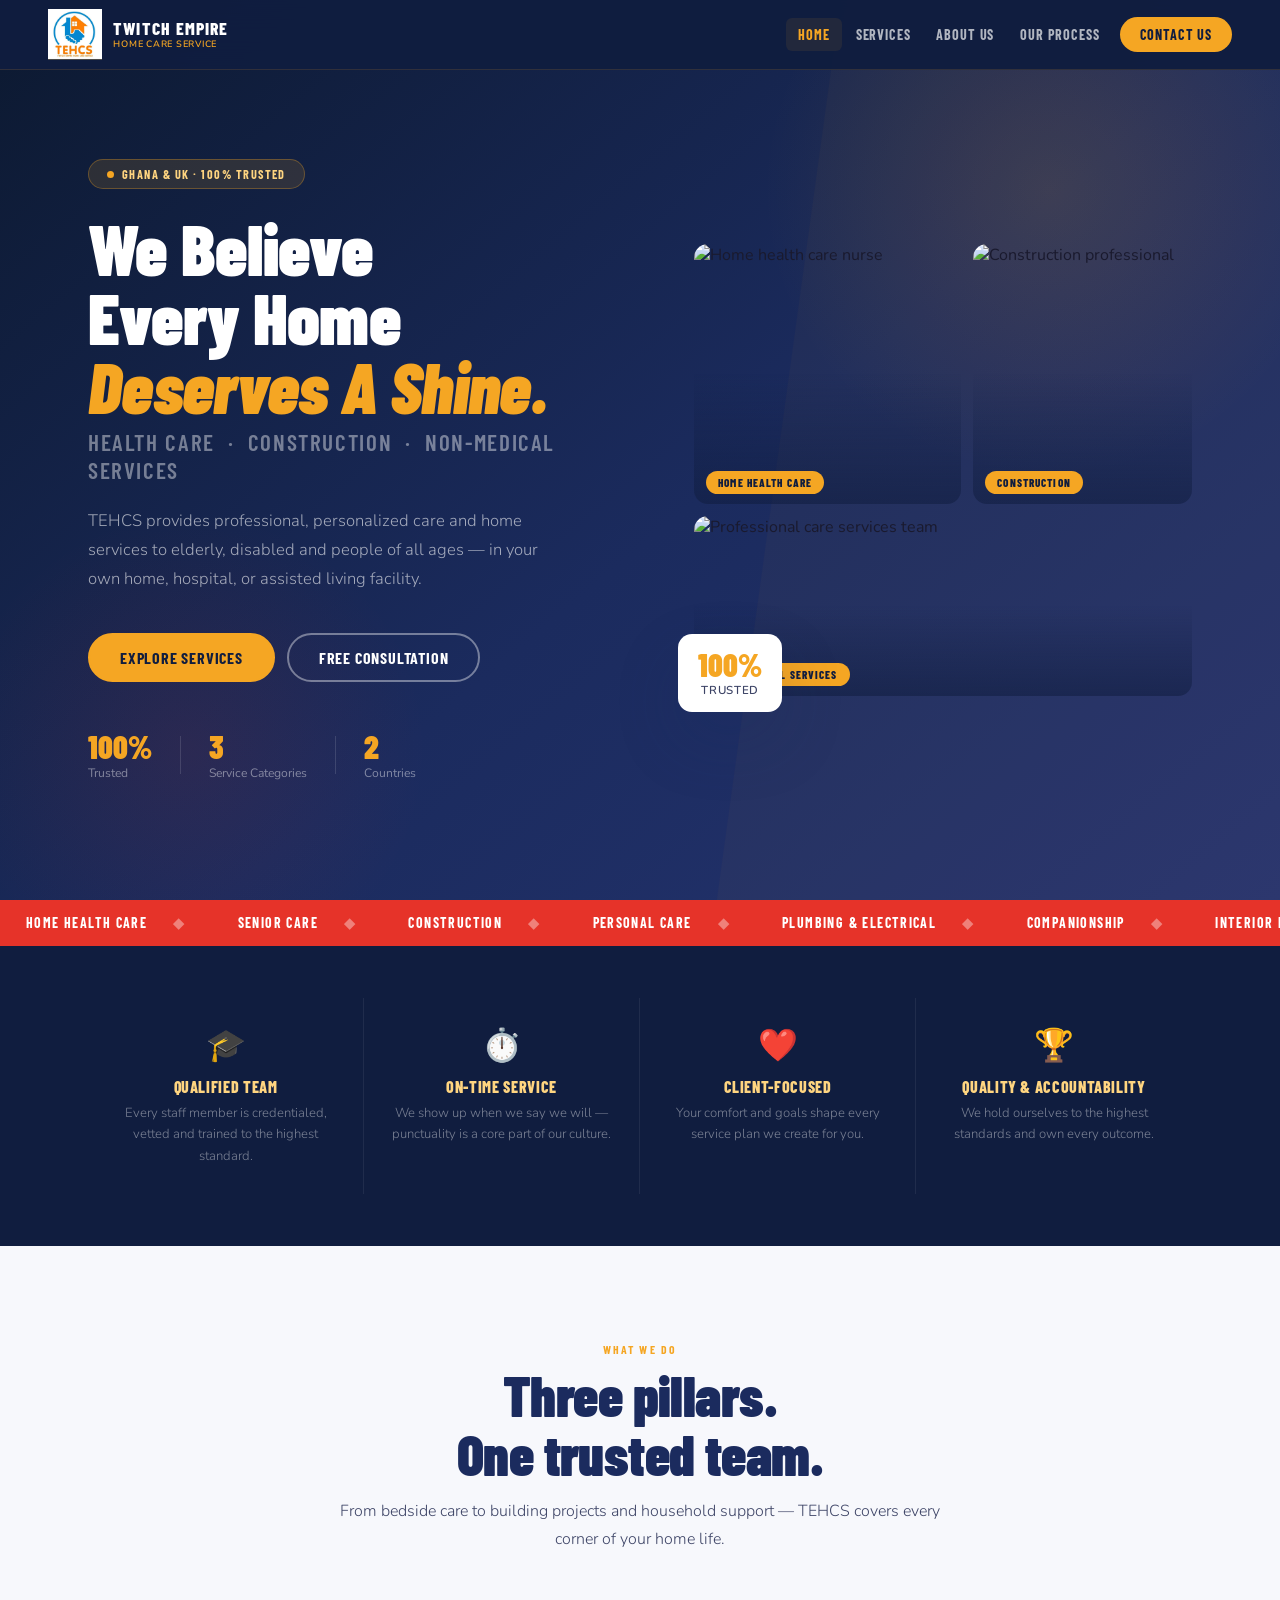
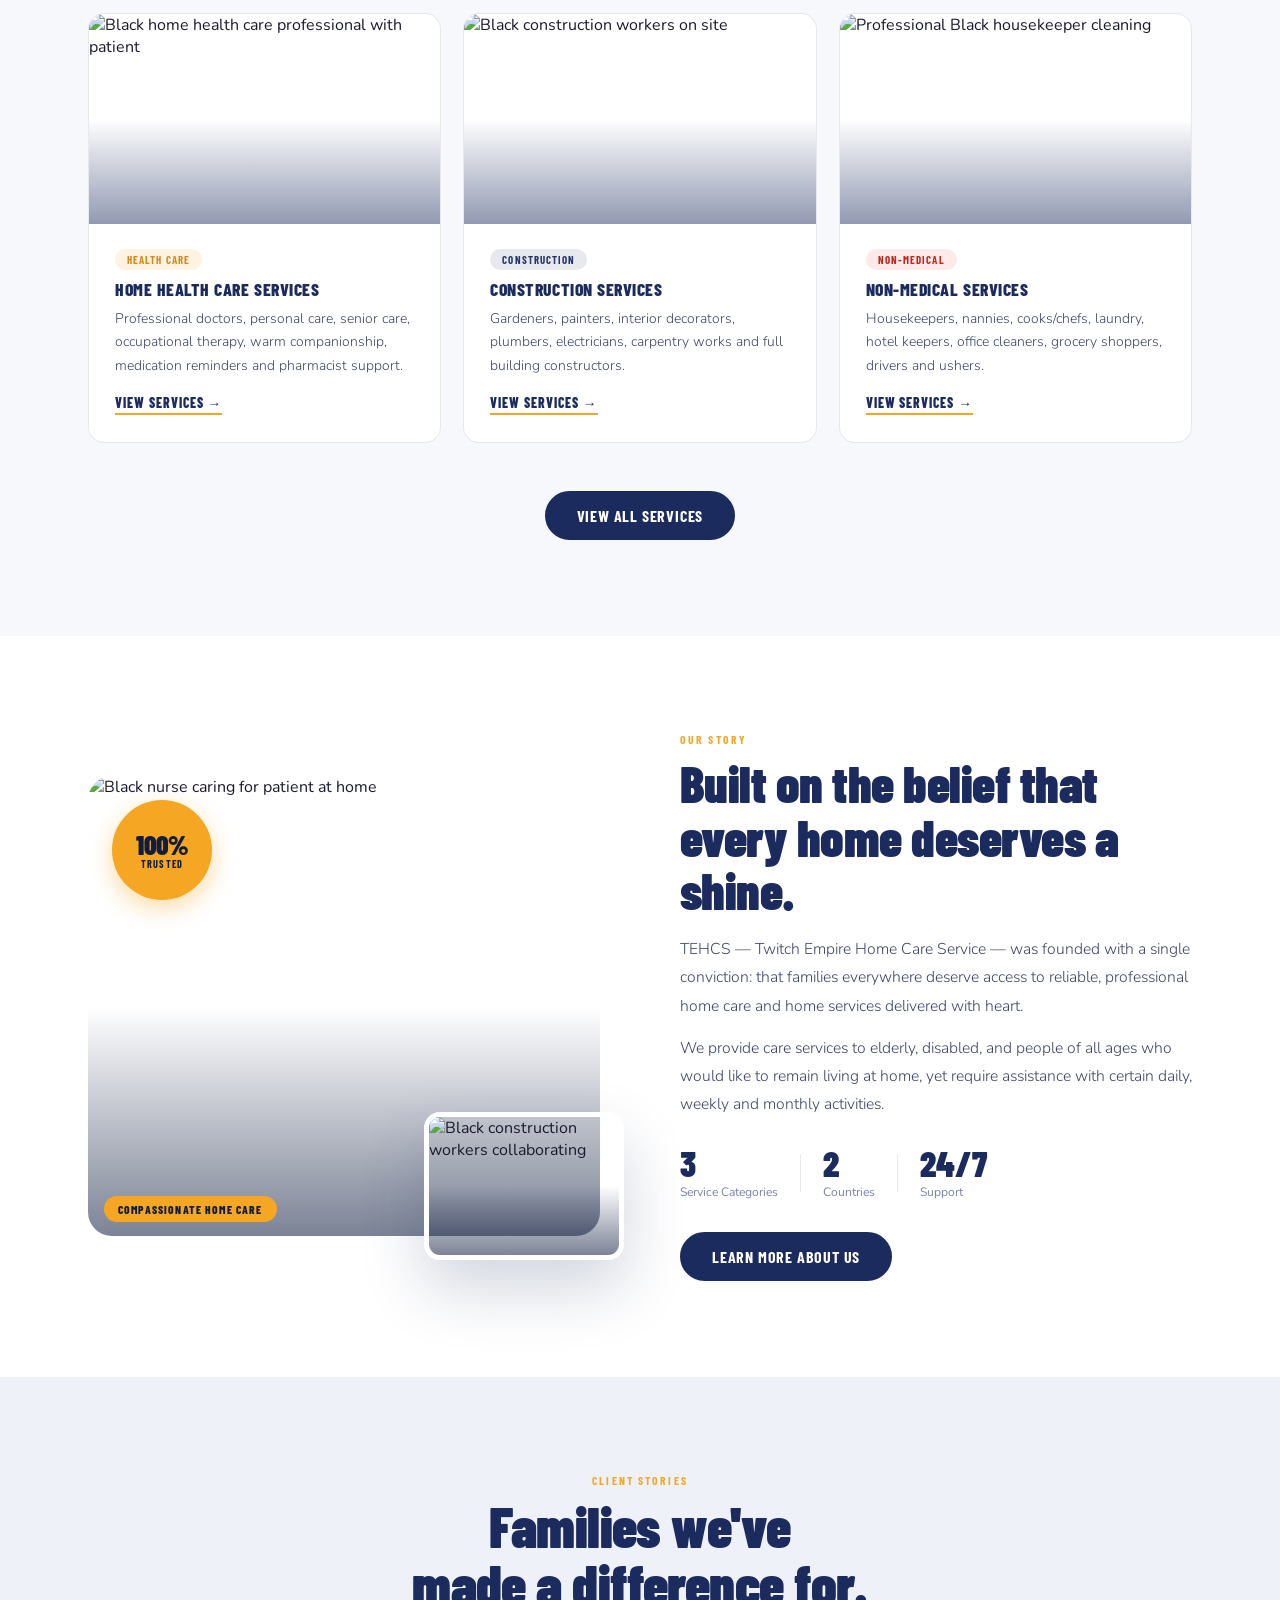
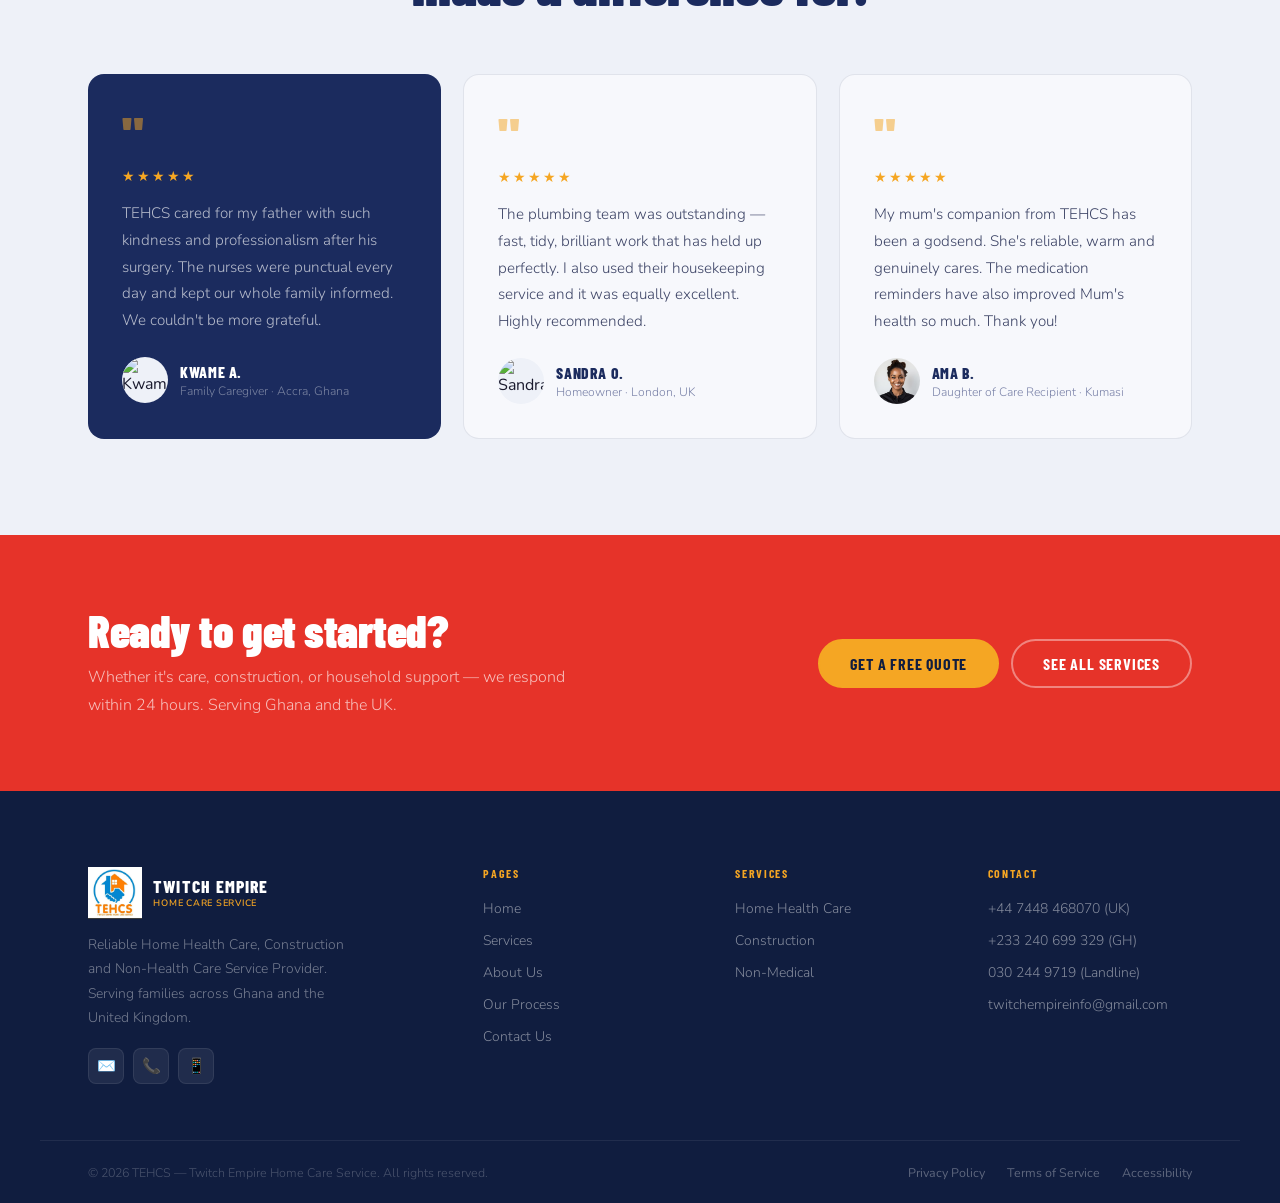
==== index.html @ 740085c4 "Fix icon link type from 'images/jpeg' to 'image/jpeg'" ====
<!DOCTYPE html>
<html lang="en">
<head>
  <meta charset="UTF-8">
  <meta name="viewport" content="width=device-width, initial-scale=1.0">
  <title>TEHCS — Twitch Empire Home Care Service</title>
  <link rel="icon" type="image/jpeg" href= "images/logo.jpg>
  <meta name="description" content="Reliable Home Health Care, Construction and Non-Health Care Service Provider in Ghana and the UK.">
  <link rel="stylesheet" href="css/styles.css">
  <link rel="stylesheet" href="css/home.css">
</head>
<body>

<div id="nav-mount"></div>

<!-- ══════════════════════════════════
     HERO
══════════════════════════════════ -->
<section class="hero">
  <div class="hero-bg" aria-hidden="true"></div>
  <div class="hero-slash" aria-hidden="true"></div>

  <div class="hero-inner container">

    <!-- LEFT COPY -->
    <div class="hero-copy">
      <span class="hero-pill">
        <i class="dot"></i> Ghana &amp; UK · 100% Trusted
      </span>

      <h1 class="hero-h1">
        We Believe<br>Every Home
        <em>Deserves A Shine.</em>
      </h1>

      <p class="hero-sub">Health Care &nbsp;·&nbsp; Construction &nbsp;·&nbsp; Non-Medical Services</p>

      <p class="hero-desc">
        TEHCS provides professional, personalized care and home services to elderly, disabled and people of all ages — in your own home, hospital, or assisted living facility.
      </p>

      <div class="hero-btns">
        <a href="services.html" class="btn btn-gold">Explore Services</a>
        <a href="contact.html"  class="btn btn-ghost">Free Consultation</a>
      </div>

      <div class="hero-stats">
        <div class="hstat">
          <span class="hstat-n">100%</span>
          <span class="hstat-l">Trusted</span>
        </div>
        <div class="hstat-div"></div>
        <div class="hstat">
          <span class="hstat-n">3</span>
          <span class="hstat-l">Service Categories</span>
        </div>
        <div class="hstat-div"></div>
        <div class="hstat">
          <span class="hstat-n">2</span>
          <span class="hstat-l">Countries</span>
        </div>
      </div>
    </div>

    <!-- RIGHT MOSAIC OF IMAGES -->
    <div class="hero-mosaic" aria-hidden="true">

      <!-- Big top-left: Black nurse with elderly patient -->
      <div class="mos mos-tl img-overlay">
        <img
          src="https://images.unsplash.com/photo-1576765608535-5f04d1e3f289?w=700&q=80&fit=crop&crop=center"
          alt="Home health care nurse"
          loading="eager"
        >
        <span class="mos-tag">Home Health Care</span>
      </div>

      <!-- Top-right: Black construction worker -->
      <div class="mos mos-tr img-overlay">
        <img
          src="https://images.unsplash.com/photo-1504307651254-35680f356dfd?w=500&q=80&fit=crop&crop=center"
          alt="Construction professional"
          loading="eager"
        >
        <span class="mos-tag">Construction</span>
      </div>

      <!-- Bottom spanning: Black housekeeper / care team -->
      <div class="mos mos-bot img-overlay">
        <img
          src="https://images.unsplash.com/photo-1584820927498-cfe5211fd8bf?w=900&q=80&fit=crop&crop=top"
          alt="Professional care services team"
          loading="eager"
        >
        <span class="mos-tag">Non-Medical Services</span>
      </div>

      <!-- floating badge -->
      <div class="float-badge" aria-hidden="true">
        <span class="fb-big">100%</span>
        <span class="fb-small">Trusted</span>
      </div>

    </div>
  </div>
</section>

<!-- TICKER -->
<div class="ticker">
  <div class="ticker-inner">
    <span class="tick">Home Health Care</span><span class="tick">Senior Care</span>
    <span class="tick">Construction</span><span class="tick">Personal Care</span>
    <span class="tick">Plumbing &amp; Electrical</span><span class="tick">Companionship</span>
    <span class="tick">Interior Decoration</span><span class="tick">Housekeeping</span>
    <span class="tick">Medication Reminders</span><span class="tick">Laundry Services</span>
    <span class="tick">Carpentry</span><span class="tick">Nanny Services</span>
    <!-- duplicate for seamless loop -->
    <span class="tick">Home Health Care</span><span class="tick">Senior Care</span>
    <span class="tick">Construction</span><span class="tick">Personal Care</span>
    <span class="tick">Plumbing &amp; Electrical</span><span class="tick">Companionship</span>
    <span class="tick">Interior Decoration</span><span class="tick">Housekeeping</span>
    <span class="tick">Medication Reminders</span><span class="tick">Laundry Services</span>
    <span class="tick">Carpentry</span><span class="tick">Nanny Services</span>
  </div>
</div>

<!-- ══════════════════════════════════
     WHY STRIP
══════════════════════════════════ -->
<div class="why-strip bg-dark">
  <div class="why-grid container">
    <div class="why-item rv" data-delay="0">
      <span class="why-icon">🎓</span>
      <h4>Qualified Team</h4>
      <p>Every staff member is credentialed, vetted and trained to the highest standard.</p>
    </div>
    <div class="why-item rv" data-delay="90">
      <span class="why-icon">⏱️</span>
      <h4>On-Time Service</h4>
      <p>We show up when we say we will — punctuality is a core part of our culture.</p>
    </div>
    <div class="why-item rv" data-delay="180">
      <span class="why-icon">❤️</span>
      <h4>Client-Focused</h4>
      <p>Your comfort and goals shape every service plan we create for you.</p>
    </div>
    <div class="why-item rv" data-delay="270">
      <span class="why-icon">🏆</span>
      <h4>Quality &amp; Accountability</h4>
      <p>We hold ourselves to the highest standards and own every outcome.</p>
    </div>
  </div>
</div>

<!-- ══════════════════════════════════
     SERVICES PREVIEW
══════════════════════════════════ -->
<section class="pad-section bg-off">
  <div class="container">

    <div class="sec-head rv">
      <span class="label">What We Do</span>
      <h2>Three pillars.<br>One trusted team.</h2>
      <p>From bedside care to building projects and household support — TEHCS covers every corner of your home life.</p>
    </div>

    <div class="svc-preview-grid">

      <!-- Health -->
      <div class="svc-preview-card rv">
        <div class="spc-img">
          <img
            src="https://images.unsplash.com/photo-1582750433449-648ed127bb54?w=700&q=80&fit=crop&crop=center"
            alt="Black home health care professional with patient"
            loading="lazy"
          >
          <div class="spc-img-overlay"></div>
        </div>
        <div class="spc-body">
          <span class="tag tag-h">Health Care</span>
          <h3>Home Health Care Services</h3>
          <p>Professional doctors, personal care, senior care, occupational therapy, warm companionship, medication reminders and pharmacist support.</p>
          <a href="services.html" class="spc-link">View Services →</a>
        </div>
      </div>

      <!-- Construction -->
      <div class="svc-preview-card rv" data-delay="110">
        <div class="spc-img">
          <img
            src="https://images.unsplash.com/photo-1541888946425-d81bb19240f5?w=700&q=80&fit=crop&crop=center"
            alt="Black construction workers on site"
            loading="lazy"
          >
          <div class="spc-img-overlay"></div>
        </div>
        <div class="spc-body">
          <span class="tag tag-c">Construction</span>
          <h3>Construction Services</h3>
          <p>Gardeners, painters, interior decorators, plumbers, electricians, carpentry works and full building constructors.</p>
          <a href="services.html" class="spc-link">View Services →</a>
        </div>
      </div>

      <!-- Non-medical -->
      <div class="svc-preview-card rv" data-delay="220">
        <div class="spc-img">
          <img
            src="https://images.unsplash.com/photo-1563453392212-326f5e854473?w=700&q=80&fit=crop&crop=center"
            alt="Professional Black housekeeper cleaning"
            loading="lazy"
          >
          <div class="spc-img-overlay"></div>
        </div>
        <div class="spc-body">
          <span class="tag tag-n">Non-Medical</span>
          <h3>Non-Medical Services</h3>
          <p>Housekeepers, nannies, cooks/chefs, laundry, hotel keepers, office cleaners, grocery shoppers, drivers and ushers.</p>
          <a href="services.html" class="spc-link">View Services →</a>
        </div>
      </div>

    </div>

    <div class="center-btn rv">
      <a href="services.html" class="btn btn-navy">View All Services</a>
    </div>

  </div>
</section>

<!-- ══════════════════════════════════
     ABOUT SPLIT
══════════════════════════════════ -->
<section class="about-split pad-section bg-white">
  <div class="container">
    <div class="split-grid">

      <div class="split-imgs rv-l">
        <div class="split-img-main img-overlay">
          <img
            src="https://images.unsplash.com/photo-1559839734-2b71ea197ec2?w=800&q=80&fit=crop&crop=top"
            alt="Black nurse caring for patient at home"
            loading="lazy"
          >
          <span class="photo-caption">Compassionate Home Care</span>
        </div>
        <div class="split-img-sm img-overlay">
          <img
            src="https://images.unsplash.com/photo-1504307651254-35680f356dfd?w=500&q=80&fit=crop"
            alt="Black construction workers collaborating"
            loading="lazy"
          >
        </div>
        <div class="split-trusted-badge">
          <span class="stb-pct">100%</span>
          <span class="stb-word">Trusted</span>
        </div>
      </div>

      <div class="split-copy rv-r">
        <span class="label">Our Story</span>
        <h2>Built on the belief that every home deserves a shine.</h2>
        <p>TEHCS — Twitch Empire Home Care Service — was founded with a single conviction: that families everywhere deserve access to reliable, professional home care and home services delivered with heart.</p>
        <p>We provide care services to elderly, disabled, and people of all ages who would like to remain living at home, yet require assistance with certain daily, weekly and monthly activities.</p>
        <div class="split-stats">
          <div class="ss-item"><span class="ss-n">3</span><span class="ss-l">Service Categories</span></div>
          <div class="ss-div"></div>
          <div class="ss-item"><span class="ss-n">2</span><span class="ss-l">Countries</span></div>
          <div class="ss-div"></div>
          <div class="ss-item"><span class="ss-n">24/7</span><span class="ss-l">Support</span></div>
        </div>
        <a href="about.html" class="btn btn-navy">Learn More About Us</a>
      </div>

    </div>
  </div>
</section>

<!-- ══════════════════════════════════
     TESTIMONIALS
══════════════════════════════════ -->
<section class="pad-section bg-light">
  <div class="container">

    <div class="sec-head rv">
      <span class="label">Client Stories</span>
      <h2>Families we've<br>made a difference for.</h2>
    </div>

    <div class="reviews-grid">

      <div class="rev-card dark rv">
        <div class="rev-q">"</div>
        <div class="rev-stars">★★★★★</div>
        <p class="rev-text">TEHCS cared for my father with such kindness and professionalism after his surgery. The nurses were punctual every day and kept our whole family informed. We couldn't be more grateful.</p>
        <div class="rev-who">
          <div class="rev-av">
            <img src="https://images.unsplash.com/photo-1507003211169-0a1dd7228f2d?w=100&q=80&fit=crop&crop=face" alt="Kwame">
          </div>
          <div>
            <div class="rev-name">Kwame A.</div>
            <div class="rev-role">Family Caregiver · Accra, Ghana</div>
          </div>
        </div>
      </div>

      <div class="rev-card rv" data-delay="100">
        <div class="rev-q">"</div>
        <div class="rev-stars">★★★★★</div>
        <p class="rev-text">The plumbing team was outstanding — fast, tidy, brilliant work that has held up perfectly. I also used their housekeeping service and it was equally excellent. Highly recommended.</p>
        <div class="rev-who">
          <div class="rev-av">
            <img src="https://images.unsplash.com/photo-1531123897727-8f129e1688ce?w=100&q=80&fit=crop&crop=face" alt="Sandra">
          </div>
          <div>
            <div class="rev-name">Sandra O.</div>
            <div class="rev-role">Homeowner · London, UK</div>
          </div>
        </div>
      </div>

      <div class="rev-card rv" data-delay="200">
        <div class="rev-q">"</div>
        <div class="rev-stars">★★★★★</div>
        <p class="rev-text">My mum's companion from TEHCS has been a godsend. She's reliable, warm and genuinely cares. The medication reminders have also improved Mum's health so much. Thank you!</p>
        <div class="rev-who">
          <div class="rev-av">
            <img src="images/Ama B.jpg" alt="Ama">
          </div>
          <div>
            <div class="rev-name">Ama B.</div>
            <div class="rev-role">Daughter of Care Recipient · Kumasi</div>
          </div>
        </div>
      </div>

    </div>
  </div>
</section>

<!-- ══════════════════════════════════
     CTA BAND
══════════════════════════════════ -->
<div class="cta-band bg-red">
  <div class="container">
    <div class="cta-inner rv">
      <div class="cta-copy">
        <h2>Ready to get started?</h2>
        <p>Whether it's care, construction, or household support — we respond within 24 hours. Serving Ghana and the UK.</p>
      </div>
      <div class="cta-btns">
        <a href="contact.html" class="btn btn-gold">Get a Free Quote</a>
        <a href="services.html" class="btn btn-ghost">See All Services</a>
      </div>
    </div>
  </div>
</div>

<div id="footer-mount"></div>

<script src="js/partials.js"></script>
<script src="js/main.js"></script>
</body>
</html>
---- css/styles.css ----
/* =============================================
   TEHCS — Twitch Empire Home Care Service
   Global Stylesheet
   Brand: Navy #1B2B5E | Gold #F5A623 | Red #E63329
   Fonts: Barlow Condensed + Nunito
============================================= */

@import url('https://fonts.googleapis.com/css2?family=Barlow+Condensed:ital,wght@0,400;0,600;0,700;0,800;0,900;1,800&family=Nunito:wght@300;400;500;600;700&display=swap');

/* ── RESET ── */
*, *::before, *::after { margin: 0; padding: 0; box-sizing: border-box; }
html { scroll-behavior: smooth; }
body {
  font-family: 'Nunito', sans-serif;
  background: #FAFAFA;
  color: #1a1a2e;
  overflow-x: hidden;
}
img { display: block; max-width: 100%; }
a { color: inherit; }

/* ── TOKENS ── */
:root {
  --navy:      #1B2B5E;
  --navy-dk:   #101D3F;
  --navy-md:   #253470;
  --gold:      #F5A623;
  --gold-dk:   #D4891A;
  --gold-lt:   #FFD580;
  --red:       #E63329;
  --red-dk:    #C0271E;
  --white:     #FFFFFF;
  --off:       #F7F8FC;
  --light:     #EEF1F8;
  --tmid:      #3D4466;
  --tmuted:    #7A82A8;
  --border:    rgba(27,43,94,.1);
  --sh-sm:     0 4px 16px rgba(27,43,94,.08);
  --sh-md:     0 12px 40px rgba(27,43,94,.14);
  --sh-lg:     0 28px 64px rgba(27,43,94,.2);
  --r-sm:  8px;
  --r-md:  16px;
  --r-lg:  24px;
  --r-xl:  40px;
}

/* ── TYPE ── */
h1,h2,h3,h4,h5 {
  font-family: 'Barlow Condensed', sans-serif;
  line-height: 1.05;
  letter-spacing: -.01em;
}

/* ── LAYOUT ── */
.container {
  max-width: 1200px;
  margin: 0 auto;
  padding: 0 48px;
}
@media(max-width:900px)  { .container { padding: 0 24px; } }
@media(max-width:600px)  { .container { padding: 0 18px; } }

/* ── SHARED LABELS / BUTTONS ── */
.label {
  display: block;
  font-family: 'Barlow Condensed', sans-serif;
  font-size: .73rem; font-weight: 700;
  letter-spacing: .18em; text-transform: uppercase;
  color: var(--gold); margin-bottom: 10px;
}

.btn {
  display: inline-flex; align-items: center; gap: 8px;
  padding: 13px 30px; border-radius: 100px;
  font-family: 'Barlow Condensed', sans-serif;
  font-size: 1rem; font-weight: 700;
  letter-spacing: .05em; text-transform: uppercase;
  text-decoration: none; border: 2px solid transparent;
  cursor: pointer; transition: all .25s;
}
.btn-gold   { background:var(--gold);  color:var(--navy-dk); border-color:var(--gold); }
.btn-gold:hover { background:var(--gold-dk); border-color:var(--gold-dk); transform:translateY(-2px); box-shadow:0 10px 28px rgba(245,166,35,.4); }
.btn-navy   { background:var(--navy);  color:var(--white);   border-color:var(--navy); }
.btn-navy:hover { background:var(--navy-dk); transform:translateY(-2px); box-shadow:var(--sh-md); }
.btn-red    { background:var(--red);   color:var(--white);   border-color:var(--red); }
.btn-red:hover { background:var(--red-dk); transform:translateY(-2px); box-shadow:0 10px 28px rgba(230,51,41,.35); }
.btn-ghost  { background:transparent; color:var(--white);   border-color:rgba(255,255,255,.4); }
.btn-ghost:hover { background:rgba(255,255,255,.1); border-color:var(--white); }

/* ── REVEAL ANIMATIONS ── */
.rv, .rv-l, .rv-r {
  opacity: 0;
  transition: opacity .7s ease, transform .7s ease;
}
.rv   { transform: translateY(36px); }
.rv-l { transform: translateX(-42px); }
.rv-r { transform: translateX(42px); }
.rv.on, .rv-l.on, .rv-r.on { opacity: 1; transform: none; }

/* =============================================
   NAVBAR
============================================= */
#nav {
  position: fixed; top: 0; left: 0; right: 0; z-index: 999;
  height: 70px; padding: 0 48px;
  display: flex; align-items: center; justify-content: space-between;
  background: rgba(16,29,63,.97);
  -webkit-backdrop-filter: blur(18px);
  backdrop-filter: blur(18px);
  border-bottom: 1px solid rgba(245,166,35,.14);
  transition: box-shadow .3s;
}
#nav.scrolled { box-shadow: 0 4px 30px rgba(0,0,0,.35); }

.logo { display: flex; align-items: center; gap: 11px; text-decoration: none; }
.logo-box {
  width: 44px; height: 44px; border-radius: 9px;
  background: var(--gold); color: var(--navy-dk);
  font-family: 'Barlow Condensed', sans-serif;
  font-size: .85rem; font-weight: 900; letter-spacing: .02em;
  display: flex; align-items: center; justify-content: center; flex-shrink: 0;
}
.logo-name { font-family:'Barlow Condensed',sans-serif; font-size:1.1rem; font-weight:800; color:#fff; letter-spacing:.06em; text-transform:uppercase; line-height:1.1; }
.logo-tag  { font-size:.58rem; color:var(--gold); font-weight:600; letter-spacing:.08em; text-transform:uppercase; }

.nav-links { display: flex; align-items: center; gap: 2px; list-style: none; }
.nav-links a {
  padding: 8px 12px;
  font-family:'Barlow Condensed',sans-serif; font-size:.88rem; font-weight:700;
  letter-spacing:.06em; text-transform:uppercase;
  color: rgba(255,255,255,.68); text-decoration: none;
  border-radius: 6px; transition: all .2s;
}
.nav-links a:hover,
.nav-links a.active { color: var(--gold); background: rgba(245,166,35,.08); }
.nav-links .nav-cta {
  background: var(--gold); color: var(--navy-dk) !important;
  border-radius: 100px !important; padding: 9px 20px !important;
  margin-left: 6px;
}
.nav-links .nav-cta:hover { background: var(--gold-dk) !important; }

.burger { display:none; flex-direction:column; gap:5px; background:none; border:none; cursor:pointer; padding:4px; }
.burger span { display:block; width:22px; height:2px; background:#fff; border-radius:2px; transition:all .3s; }

/* =============================================
   PAGE HERO (inner pages)
============================================= */
.page-hero {
  padding: 140px 48px 90px;
  background: linear-gradient(140deg, var(--navy-dk) 0%, var(--navy) 55%, #2A3F7A 100%);
  position: relative; overflow: hidden; text-align: center;
}
.page-hero::before {
  content: ''; position: absolute; inset: 0; pointer-events: none;
  background: radial-gradient(ellipse at 65% 40%, rgba(245,166,35,.11) 0%, transparent 60%);
}
.page-hero-bc {
  font-family:'Barlow Condensed',sans-serif; font-size:.75rem; font-weight:700;
  letter-spacing:.14em; text-transform:uppercase; color:rgba(255,255,255,.38);
  margin-bottom:14px; position:relative;
}
.page-hero-bc a { color:var(--gold); text-decoration:none; }
.page-hero h1 {
  font-size: clamp(3rem,7vw,5.5rem); font-weight:900; color:#fff;
  margin-bottom: 16px; position: relative;
}
.page-hero h1 span { color:var(--gold); font-style:italic; }
.page-hero p {
  font-size:1.08rem; color:rgba(255,255,255,.6);
  max-width:580px; margin:0 auto; font-weight:300; line-height:1.75; position:relative;
}

/* =============================================
   TICKER BAND
============================================= */
.ticker { background:var(--red); padding:12px 0; overflow:hidden; white-space:nowrap; }
.ticker-inner { display:inline-flex; animation:ticker 38s linear infinite; }
.tick {
  font-family:'Barlow Condensed',sans-serif; font-size:.87rem; font-weight:700;
  letter-spacing:.1em; text-transform:uppercase; color:#fff; padding:0 26px;
}
.tick::after { content:'◆'; margin-left:26px; opacity:.38; }

/* =============================================
   SECTION BACKGROUNDS
============================================= */
.bg-off   { background:var(--off); }
.bg-white { background:var(--white); }
.bg-light { background:var(--light); }
.bg-navy  { background:var(--navy); }
.bg-dark  { background:var(--navy-dk); }
.bg-red   { background:var(--red); }

/* =============================================
   SERVICE CARDS (used on Services page)
============================================= */
.svc-card {
  background:var(--white); border-radius:var(--r-md); overflow:hidden;
  border:1px solid var(--border); transition:all .35s; cursor:default;
}
.svc-card:hover { transform:translateY(-7px); box-shadow:var(--sh-md); border-color:transparent; }
.svc-card-img   { height:200px; overflow:hidden; }
.svc-card-img img { width:100%; height:100%; object-fit:cover; transition:transform .55s; }
.svc-card:hover .svc-card-img img { transform:scale(1.07); }
.svc-card-body  { padding:24px 26px 28px; }
.svc-card-body h3 {
  font-size:1.1rem; font-weight:800; color:var(--navy);
  text-transform:uppercase; letter-spacing:.03em; margin-bottom:8px;
}
.svc-card-body p { font-size:.87rem; line-height:1.7; color:var(--tmid); font-weight:300; margin-bottom:14px; }

/* tag pill */
.tag {
  display:inline-block;
  font-family:'Barlow Condensed',sans-serif; font-size:.68rem; font-weight:700;
  letter-spacing:.1em; text-transform:uppercase; padding:4px 12px; border-radius:100px;
  margin-bottom:10px;
}
.tag-h { background:rgba(245,166,35,.14); color:var(--gold-dk); }
.tag-c { background:rgba(27,43,94,.1);    color:var(--navy-md); }
.tag-n { background:rgba(230,51,41,.1);   color:var(--red-dk); }

/* top accent */
.svc-card.h::before { content:''; display:block; height:4px; background:var(--gold); }
.svc-card.c::before { content:''; display:block; height:4px; background:var(--navy-md); }
.svc-card.n::before { content:''; display:block; height:4px; background:var(--red); }

/* =============================================
   REVIEW CARD
============================================= */
.rev-card { background:var(--off); border-radius:var(--r-md); padding:34px; border:1px solid var(--border); transition:all .3s; }
.rev-card:hover { transform:translateY(-5px); box-shadow:var(--sh-md); border-color:transparent; }
.rev-card.dark { background:var(--navy); border:none; }
.rev-q { font-family:'Barlow Condensed',sans-serif; font-size:3.2rem; font-weight:900; color:var(--gold); opacity:.5; line-height:1; margin-bottom:8px; }
.rev-stars { color:var(--gold); letter-spacing:2px; font-size:.88rem; margin-bottom:14px; }
.rev-text  { font-size:.95rem; line-height:1.75; color:var(--tmid); font-weight:300; margin-bottom:24px; }
.dark .rev-text { color:rgba(255,255,255,.68); }
.rev-who { display:flex; align-items:center; gap:12px; }
.rev-av  { width:46px; height:46px; border-radius:50%; overflow:hidden; flex-shrink:0; background:var(--light); }
.rev-av img { width:100%; height:100%; object-fit:cover; }
.rev-name { font-family:'Barlow Condensed',sans-serif; font-size:.98rem; font-weight:800; color:var(--navy); text-transform:uppercase; letter-spacing:.04em; }
.dark .rev-name { color:#fff; }
.rev-role { font-size:.76rem; color:var(--tmuted); font-weight:300; margin-top:2px; }
.dark .rev-role { color:rgba(255,255,255,.42); }

/* =============================================
   FOOTER
============================================= */
footer { background:var(--navy-dk); color:#fff; }
.footer-top {
  padding: 76px 48px 56px;
  max-width:1200px; margin:0 auto;
  display:grid; grid-template-columns:1.7fr 1fr 1fr 1fr; gap:48px;
  border-bottom:1px solid rgba(255,255,255,.07);
}
.footer-brand p { font-size:.87rem; line-height:1.75; color:rgba(255,255,255,.42); font-weight:300; max-width:275px; margin-top:14px; }
.footer-social  { display:flex; gap:9px; margin-top:18px; }
.soc-btn {
  width:36px; height:36px; border-radius:8px;
  background:rgba(255,255,255,.07); border:1px solid rgba(255,255,255,.08);
  display:flex; align-items:center; justify-content:center; font-size:.95rem;
  text-decoration:none; transition:all .2s;
}
.soc-btn:hover { background:var(--gold); border-color:var(--gold); transform:translateY(-2px); }
.footer-col h4 {
  font-family:'Barlow Condensed',sans-serif; font-size:.74rem; font-weight:700;
  letter-spacing:.14em; text-transform:uppercase; color:var(--gold); margin-bottom:18px;
}
.footer-col ul { list-style:none; display:flex; flex-direction:column; gap:10px; }
.footer-col a { font-size:.87rem; color:rgba(255,255,255,.48); text-decoration:none; font-weight:300; transition:color .2s; }
.footer-col a:hover { color:var(--gold); }
.footer-bot {
  max-width:1200px; margin:0 auto; padding:20px 48px;
  display:flex; justify-content:space-between; align-items:center;
}
.footer-bot p { font-size:.78rem; color:rgba(255,255,255,.24); font-weight:300; }
.footer-bot a { font-size:.78rem; color:rgba(255,255,255,.32); text-decoration:none; margin-left:18px; transition:color .2s; }
.footer-bot a:hover { color:var(--gold); }

/* =============================================
   ANIMATIONS
============================================= */
@keyframes fadeUp { from{opacity:0;transform:translateY(28px)} to{opacity:1;transform:none} }
@keyframes pulse  { 0%,100%{transform:scale(1)} 50%{transform:scale(1.35);opacity:.6} }
@keyframes ticker { from{transform:translateX(0)} to{transform:translateX(-50%)} }
@keyframes float  { 0%,100%{transform:translateY(0)} 50%{transform:translateY(-10px)} }
@keyframes slideDown { from{opacity:0;transform:translateY(-10px)} to{opacity:1;transform:none} }

/* =============================================
   RESPONSIVE
============================================= */
@media(max-width:1024px){
  .footer-top { grid-template-columns:1fr 1fr; }
}
@media(max-width:900px){
  #nav { padding:0 20px; }
  .nav-links { display:none; }
  .burger { display:flex; }
  .page-hero { padding:120px 24px 70px; }
  .footer-top { padding:50px 24px 44px; }
  .footer-bot { padding:18px 24px; flex-direction:column; gap:10px; text-align:center; }
}
@media(max-width:600px){
  .footer-top { grid-template-columns:1fr; padding:44px 18px 38px; }
  .page-hero h1 { font-size:2.8rem; }
}
---- css/home.css ----
/* =============================================
   HOME PAGE — css/home.css
============================================= */

/* ── HERO ── */
.hero {
  min-height: 100vh;
  background: linear-gradient(140deg, #0c1930 0%, #1B2B5E 55%, #253470 100%);
  position: relative; overflow: hidden;
  display: flex; flex-direction: column;
}
.hero-bg {
  position: absolute; inset: 0; pointer-events: none;
}
.hero-bg::before {
  content: ''; position: absolute; top: -100px; right: -60px;
  width: 580px; height: 580px; border-radius: 50%;
  background: radial-gradient(circle, rgba(245,166,35,.13) 0%, transparent 70%);
}
.hero-bg::after {
  content: ''; position: absolute; bottom: -90px; left: -50px;
  width: 480px; height: 480px; border-radius: 50%;
  background: radial-gradient(circle, rgba(230,51,41,.09) 0%, transparent 70%);
}
.hero-slash {
  position: absolute; top: 0; right: 0; width: 44%; height: 100%;
  background: rgba(245,166,35,.03);
  clip-path: polygon(22% 0, 100% 0, 100% 100%, 0 100%);
  pointer-events: none;
}

.hero-inner {
  flex: 1;
  display: grid; grid-template-columns: 1.05fr 0.95fr;
  gap: 56px; align-items: center;
  padding-top: 130px; padding-bottom: 90px;
  position: relative; z-index: 2;
}

/* pill badge */
.hero-pill {
  display: inline-flex; align-items: center; gap: 8px;
  background: rgba(245,166,35,.13); border: 1px solid rgba(245,166,35,.3);
  padding: 7px 18px; border-radius: 100px;
  font-family: 'Barlow Condensed', sans-serif; font-size: .77rem; font-weight: 700;
  letter-spacing: .12em; text-transform: uppercase; color: #FFD580;
  margin-bottom: 24px;
  animation: fadeUp .7s ease both;
}
.dot {
  display: inline-block; width: 7px; height: 7px;
  border-radius: 50%; background: var(--gold);
  animation: pulse 2s ease-in-out infinite;
}

/* headline */
.hero-h1 {
  font-size: clamp(3rem, 5.6vw, 5.8rem); font-weight: 900; color: #fff;
  line-height: .96; margin-bottom: 8px;
  animation: fadeUp .7s .1s ease both;
}
.hero-h1 em { color: var(--gold); font-style: italic; display: block; }

.hero-sub {
  font-family: 'Barlow Condensed', sans-serif;
  font-size: clamp(1rem, 1.8vw, 1.5rem); font-weight: 600;
  color: rgba(255,255,255,.42); letter-spacing: .07em; text-transform: uppercase;
  margin-bottom: 22px;
  animation: fadeUp .7s .18s ease both;
}

.hero-desc {
  font-size: 1.04rem; line-height: 1.75; color: rgba(255,255,255,.6);
  font-weight: 300; max-width: 460px; margin-bottom: 40px;
  animation: fadeUp .7s .26s ease both;
}

.hero-btns {
  display: flex; gap: 12px; flex-wrap: wrap; margin-bottom: 48px;
  animation: fadeUp .7s .34s ease both;
}

/* stats row */
.hero-stats {
  display: flex; align-items: center; gap: 28px;
  animation: fadeUp .7s .42s ease both;
}
.hstat-n { font-family: 'Barlow Condensed', sans-serif; font-size: 2rem; font-weight: 900; color: var(--gold); display: block; line-height: 1; }
.hstat-l { font-size: .76rem; color: rgba(255,255,255,.44); display: block; margin-top: 3px; }
.hstat-div { width: 1px; height: 38px; background: rgba(255,255,255,.13); }

/* image mosaic */
.hero-mosaic {
  display: grid;
  grid-template-columns: 1.1fr 0.9fr;
  grid-template-rows: 260px 180px;
  gap: 12px;
  position: relative;
  animation: fadeUp .7s .2s ease both;
}
.mos { border-radius: 14px; overflow: hidden; position: relative; }
.mos img { width: 100%; height: 100%; object-fit: cover; display: block; transition: transform .55s; }
.mos:hover img { transform: scale(1.06); }
.mos.mos-tl { grid-row: span 1; }
.mos.mos-tr { grid-row: span 1; }
.mos.mos-bot { grid-column: span 2; }
.mos-tag {
  position: absolute; bottom: 10px; left: 12px;
  font-family: 'Barlow Condensed', sans-serif; font-size: .7rem; font-weight: 800;
  letter-spacing: .1em; text-transform: uppercase;
  background: var(--gold); color: var(--navy-dk);
  padding: 5px 12px; border-radius: 100px; z-index: 2;
}
/* overlay on all mos */
.img-overlay::after {
  content: ''; position: absolute; inset: 0;
  background: linear-gradient(to top, rgba(16,29,63,.55) 0%, transparent 50%);
  pointer-events: none;
}

/* floating badge */
.float-badge {
  position: absolute; bottom: -16px; left: -16px;
  background: var(--white);
  border-radius: 14px; padding: 14px 20px;
  box-shadow: var(--sh-lg);
  display: flex; flex-direction: column; align-items: center;
  animation: float 4s ease-in-out infinite;
  z-index: 10;
}
.fb-big  { font-family:'Barlow Condensed',sans-serif; font-size:2rem; font-weight:900; color:var(--gold); line-height:1; }
.fb-small { font-size:.72rem; color:var(--tmid); font-weight:600; text-transform:uppercase; letter-spacing:.06em; margin-top:2px; }

/* ── WHY STRIP ── */
.why-strip { padding: 52px 0; }
.why-grid {
  display: grid; grid-template-columns: repeat(4,1fr); gap: 0;
}
.why-item { text-align: center; padding: 26px 28px; border-right: 1px solid rgba(255,255,255,.07); }
.why-item:last-child { border-right: none; }
.why-icon { font-size: 2rem; display: block; margin-bottom: 12px; }
.why-item h4 {
  font-family:'Barlow Condensed',sans-serif; font-size:1rem; font-weight:800;
  color:var(--gold-lt); text-transform:uppercase; letter-spacing:.04em; margin-bottom:7px;
}
.why-item p { font-size:.82rem; color:rgba(255,255,255,.44); line-height:1.65; font-weight:300; }

/* ── SECTION HEADER ── */
.pad-section { padding: 96px 0; }
.sec-head { text-align: center; max-width: 620px; margin: 0 auto 60px; }
.sec-head h2 { font-size:clamp(2.2rem,4.5vw,3.5rem); font-weight:900; color:var(--navy); margin-bottom:14px; }
.sec-head p  { font-size:1rem; color:var(--tmid); font-weight:300; line-height:1.75; }

/* ── SERVICES PREVIEW GRID ── */
.svc-preview-grid {
  display: grid; grid-template-columns: repeat(3,1fr); gap: 22px;
  margin-bottom: 48px;
}
.svc-preview-card {
  background: var(--white); border-radius: var(--r-md); overflow: hidden;
  border: 1px solid var(--border); transition: all .35s;
}
.svc-preview-card:hover { transform: translateY(-7px); box-shadow: var(--sh-md); border-color: transparent; }
.spc-img { height: 210px; overflow: hidden; position: relative; }
.spc-img img { width:100%; height:100%; object-fit:cover; transition:transform .55s; }
.svc-preview-card:hover .spc-img img { transform:scale(1.07); }
.spc-img-overlay { position:absolute; inset:0; background:linear-gradient(to top,rgba(27,43,94,.48) 0%,transparent 50%); pointer-events:none; }
.spc-body { padding:24px 26px 28px; }
.spc-body h3 { font-size:1.1rem; font-weight:800; color:var(--navy); text-transform:uppercase; letter-spacing:.03em; margin-bottom:8px; }
.spc-body p  { font-size:.87rem; line-height:1.7; color:var(--tmid); font-weight:300; margin-bottom:14px; }
.spc-link {
  font-family:'Barlow Condensed',sans-serif; font-size:.86rem; font-weight:800;
  letter-spacing:.07em; text-transform:uppercase;
  color:var(--navy); text-decoration:none;
  border-bottom:2px solid var(--gold); padding-bottom:2px; transition:color .2s;
}
.spc-link:hover { color:var(--gold-dk); }
.center-btn { text-align:center; }

/* ── ABOUT SPLIT ── */
.split-grid { display:grid; grid-template-columns:1fr 1fr; gap:80px; align-items:center; }

.split-imgs { position:relative; }
.split-img-main { border-radius:var(--r-lg); overflow:hidden; height:460px; }
.split-img-main img { width:100%; height:100%; object-fit:cover; }
.split-img-sm {
  position:absolute; bottom:-24px; right:-24px;
  width:200px; height:148px; border-radius:var(--r-md); overflow:hidden;
  border:5px solid var(--white); box-shadow:var(--sh-lg);
}
.split-img-sm img { width:100%; height:100%; object-fit:cover; }
.photo-caption {
  position:absolute; bottom:14px; left:16px; z-index:2;
  background:var(--gold); color:var(--navy-dk);
  font-family:'Barlow Condensed',sans-serif; font-size:.72rem; font-weight:800;
  letter-spacing:.1em; text-transform:uppercase;
  padding:6px 14px; border-radius:100px;
}
.split-img-main.img-overlay::after { border-radius:var(--r-lg); }

.split-trusted-badge {
  position:absolute; top:24px; left:24px; z-index:10;
  width:100px; height:100px; border-radius:50%;
  background:var(--gold); color:var(--navy-dk);
  display:flex; flex-direction:column; align-items:center; justify-content:center;
  box-shadow:0 8px 24px rgba(245,166,35,.4);
  animation:float 4s ease-in-out infinite;
}
.stb-pct  { font-family:'Barlow Condensed',sans-serif; font-size:1.7rem; font-weight:900; line-height:1; }
.stb-word { font-family:'Barlow Condensed',sans-serif; font-size:.64rem; font-weight:700; letter-spacing:.1em; text-transform:uppercase; }

.split-copy h2 { font-size:clamp(2rem,4vw,3.2rem); font-weight:900; color:var(--navy); margin-bottom:18px; }
.split-copy p  { font-size:.98rem; line-height:1.8; color:var(--tmid); font-weight:300; margin-bottom:14px; }

.split-stats { display:flex; align-items:center; gap:22px; margin:28px 0 32px; }
.ss-n { font-family:'Barlow Condensed',sans-serif; font-size:2.2rem; font-weight:900; color:var(--navy); display:block; line-height:1; }
.ss-l { font-size:.76rem; color:var(--tmuted); display:block; margin-top:2px; }
.ss-div { width:1px; height:38px; background:var(--border); }

/* ── REVIEWS GRID ── */
.reviews-grid { display:grid; grid-template-columns:repeat(3,1fr); gap:22px; }

/* ── CTA BAND ── */
.cta-band { padding:72px 0; }
.cta-inner { display:flex; align-items:center; justify-content:space-between; gap:40px; flex-wrap:wrap; }
.cta-copy h2 { font-size:clamp(1.9rem,3.5vw,3rem); font-weight:900; color:#fff; margin-bottom:10px; }
.cta-copy p  { font-size:1rem; color:rgba(255,255,255,.68); font-weight:300; line-height:1.7; max-width:500px; }
.cta-btns { display:flex; gap:12px; flex-wrap:wrap; flex-shrink:0; }

/* ── RESPONSIVE ── */
@media(max-width:1100px) {
  .hero-inner { grid-template-columns:1fr; }
  .hero-mosaic { grid-template-columns:1fr 1fr 1fr 1fr; grid-template-rows:200px; }
  .mos.mos-bot { grid-column:span 4; grid-row:2; height:160px; }
  .float-badge { display:none; }
  .split-grid { grid-template-columns:1fr; gap:50px; }
  .split-img-sm { display:none; }
}
@media(max-width:900px) {
  .hero-inner { padding-top:110px; padding-bottom:70px; }
  .svc-preview-grid { grid-template-columns:1fr; }
  .why-grid { grid-template-columns:1fr 1fr; }
  .why-item { border-right:none; border-bottom:1px solid rgba(255,255,255,.07); }
  .reviews-grid { grid-template-columns:1fr; max-width:520px; margin:0 auto; }
  .cta-inner { flex-direction:column; text-align:center; }
}
@media(max-width:600px) {
  .hero-h1 { font-size:2.6rem; }
  .hero-btns { flex-direction:column; }
  .hero-stats { gap:18px; }
  .hero-mosaic { display:none; }
  .why-grid { grid-template-columns:1fr; }
  .split-img-main { height:280px; }
}
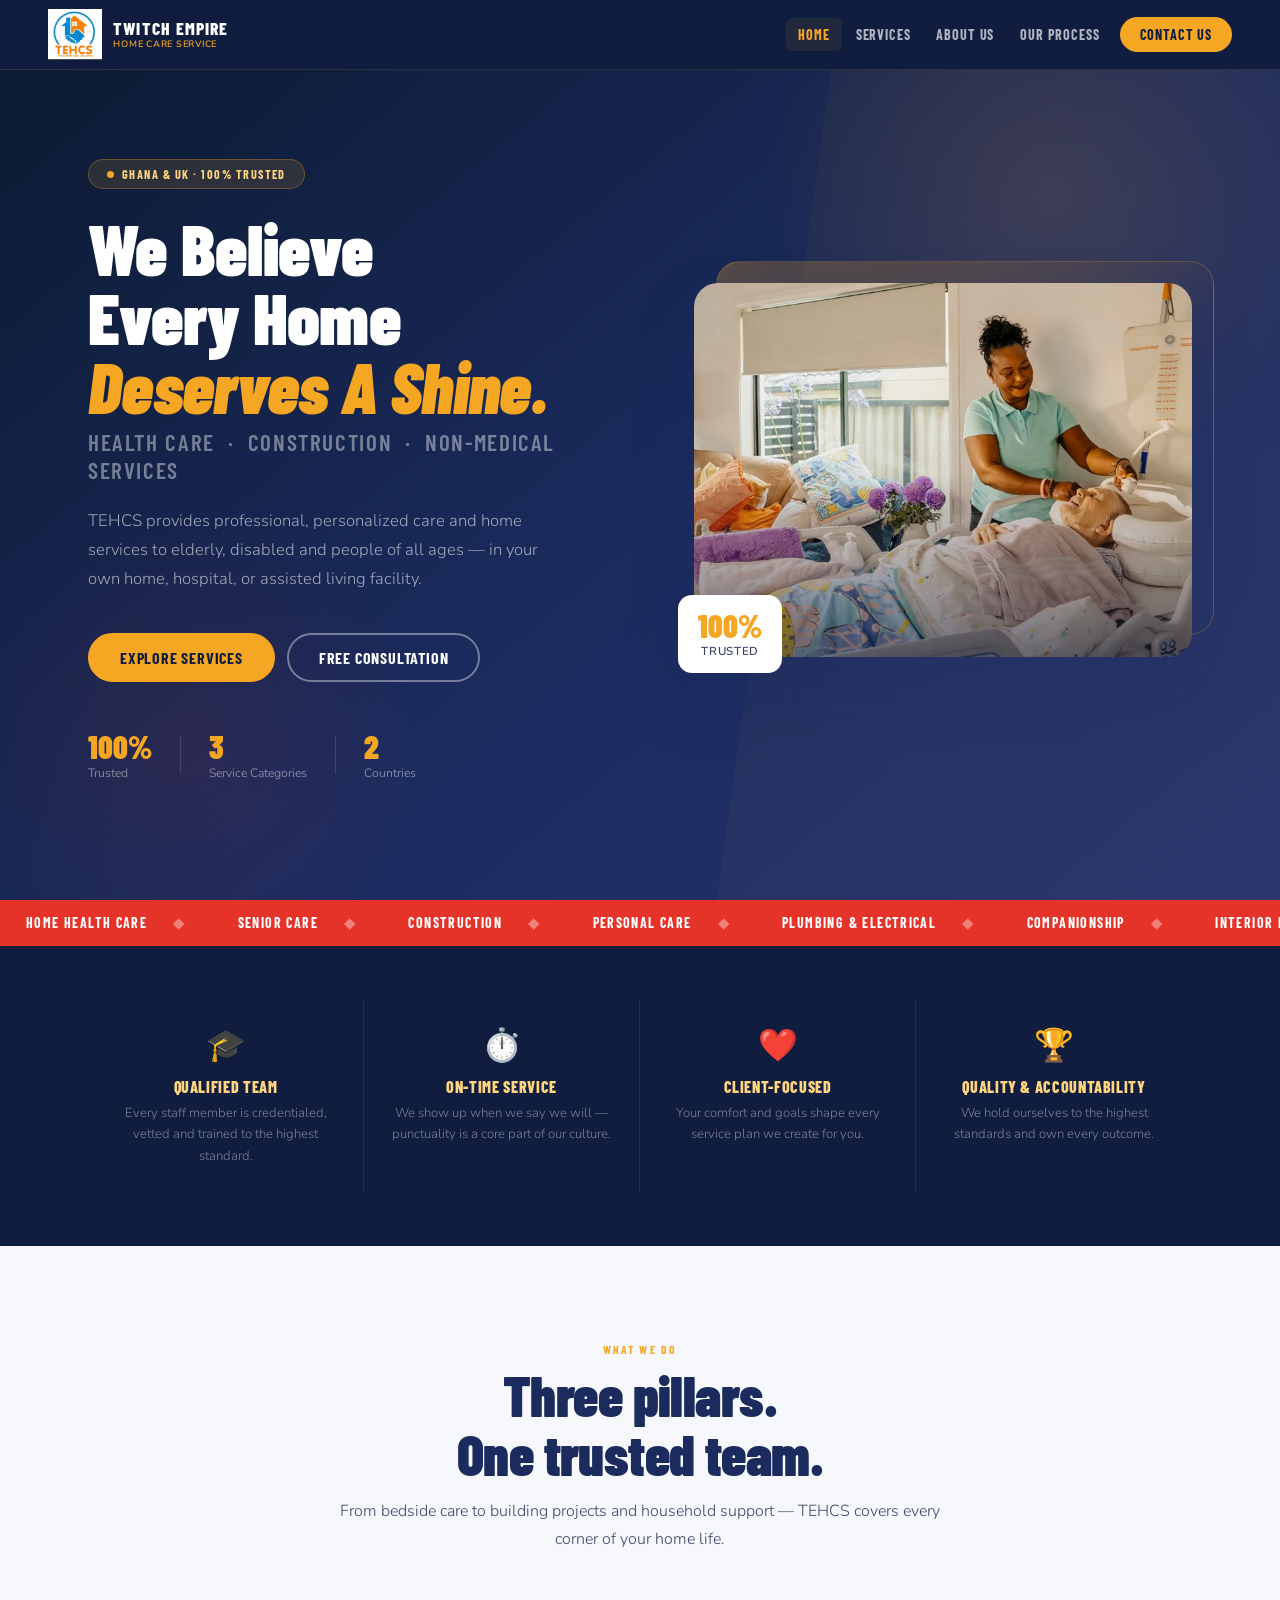
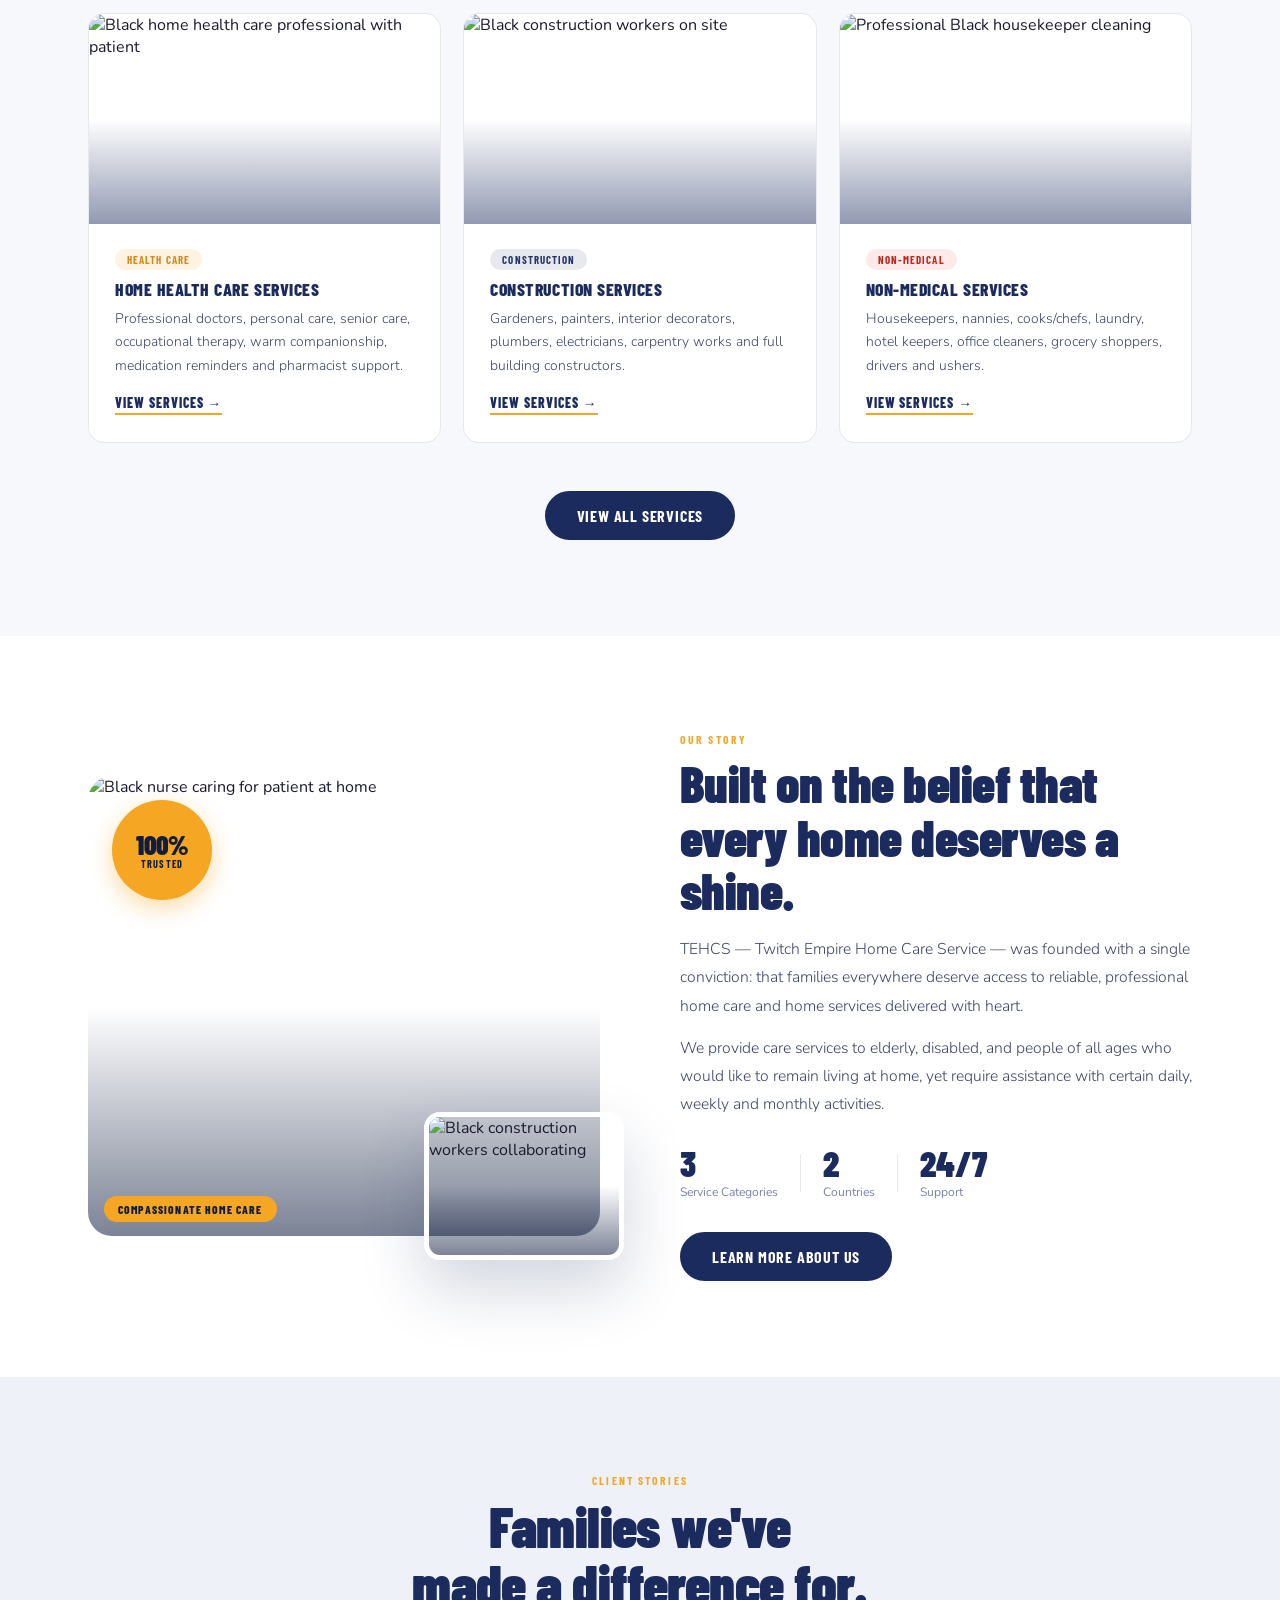
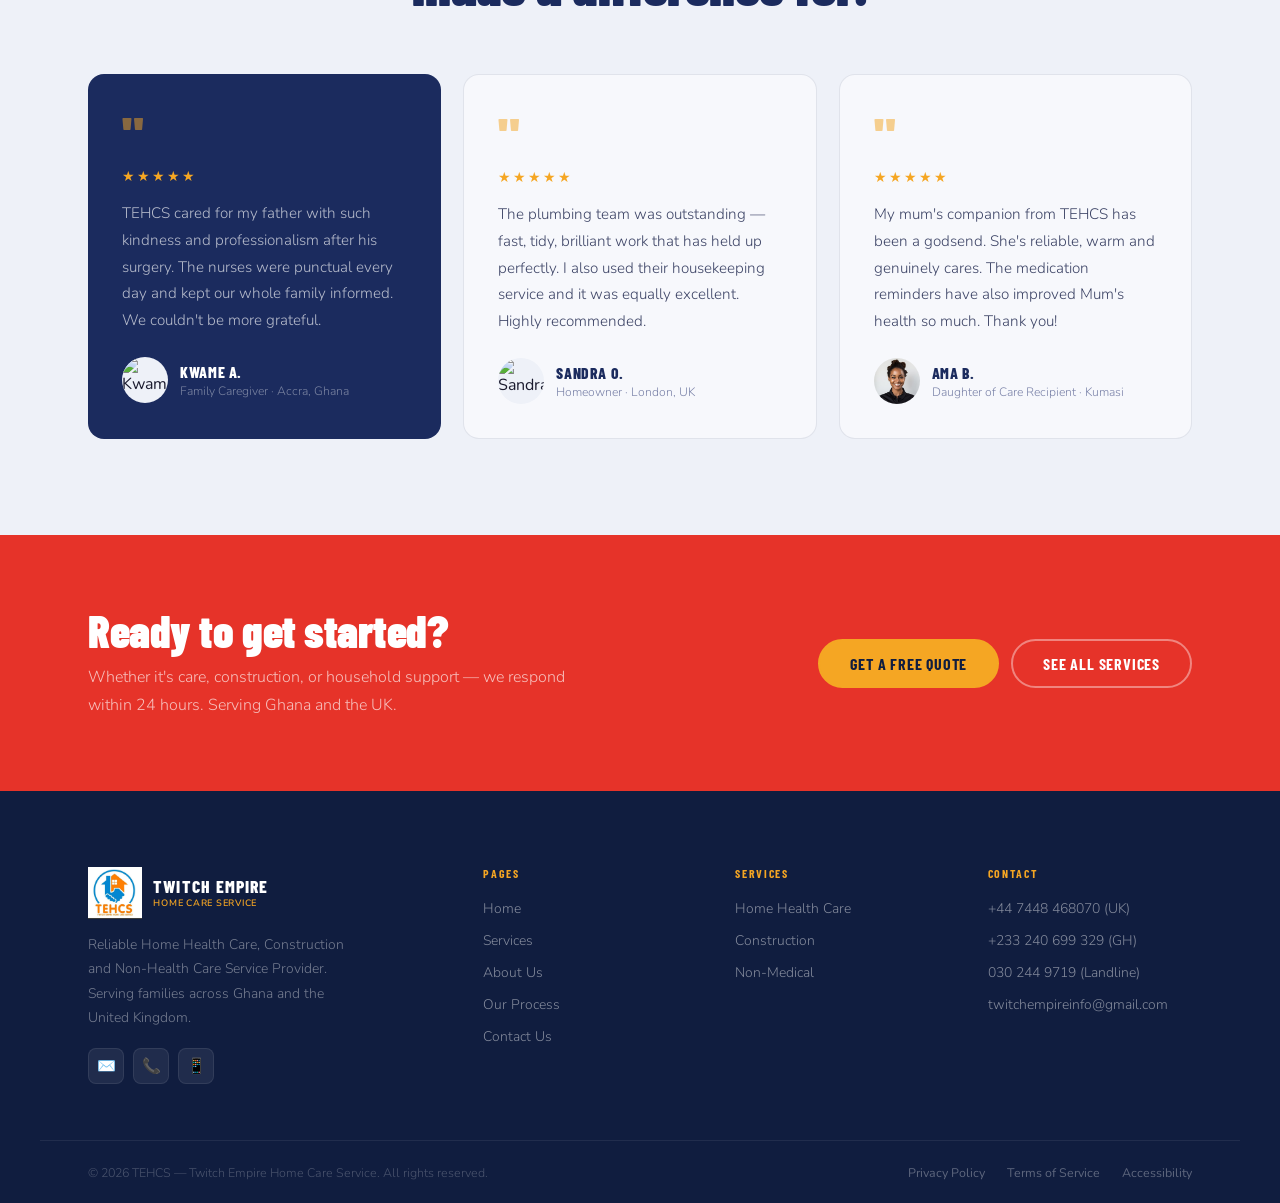
==== commit 408d9409: "Add files via upload" ====
--- a/index.html
+++ b/index.html
@@ -4,7 +4,9 @@
   <meta charset="UTF-8">
   <meta name="viewport" content="width=device-width, initial-scale=1.0">
   <title>TEHCS — Twitch Empire Home Care Service</title>
-  <link rel="icon" type="image/jpeg" href= "images/logo.jpg>
+ <link rel="icon" type="image/x-icon" href="/favicon.ico">
+<link rel="icon" type="image/png" sizes="32x32" href="/favicon.ico">
+<link rel="apple-touch-icon" href="/apple-touch-icon.png">
   <meta name="description" content="Reliable Home Health Care, Construction and Non-Health Care Service Provider in Ghana and the UK.">
   <link rel="stylesheet" href="css/styles.css">
   <link rel="stylesheet" href="css/home.css">
@@ -62,37 +64,14 @@
       </div>
     </div>
 
-    <!-- RIGHT MOSAIC OF IMAGES -->
-    <div class="hero-mosaic" aria-hidden="true">
-
-      <!-- Big top-left: Black nurse with elderly patient -->
-      <div class="mos mos-tl img-overlay">
+    <!-- RIGHT: SINGLE FEATURE IMAGE -->
+    <div class="hero-media">
+      <div class="hero-media-img img-overlay">
         <img
-          src="https://images.unsplash.com/photo-1576765608535-5f04d1e3f289?w=700&q=80&fit=crop&crop=center"
-          alt="Home health care nurse"
+          src="images/Personal Care.webp"
+          alt="TEHCS caregiver providing personal home health care to a patient"
           loading="eager"
         >
-        <span class="mos-tag">Home Health Care</span>
-      </div>
-
-      <!-- Top-right: Black construction worker -->
-      <div class="mos mos-tr img-overlay">
-        <img
-          src="https://images.unsplash.com/photo-1504307651254-35680f356dfd?w=500&q=80&fit=crop&crop=center"
-          alt="Construction professional"
-          loading="eager"
-        >
-        <span class="mos-tag">Construction</span>
-      </div>
-
-      <!-- Bottom spanning: Black housekeeper / care team -->
-      <div class="mos mos-bot img-overlay">
-        <img
-          src="https://images.unsplash.com/photo-1584820927498-cfe5211fd8bf?w=900&q=80&fit=crop&crop=top"
-          alt="Professional care services team"
-          loading="eager"
-        >
-        <span class="mos-tag">Non-Medical Services</span>
       </div>
 
       <!-- floating badge -->
--- a/css/home.css
+++ b/css/home.css
@@ -89,29 +89,29 @@
 .hstat-l { font-size: .76rem; color: rgba(255,255,255,.44); display: block; margin-top: 3px; }
 .hstat-div { width: 1px; height: 38px; background: rgba(255,255,255,.13); }
 
-/* image mosaic */
-.hero-mosaic {
-  display: grid;
-  grid-template-columns: 1.1fr 0.9fr;
-  grid-template-rows: 260px 180px;
-  gap: 12px;
+/* single feature image */
+.hero-media {
   position: relative;
+  display: flex; align-items: center; justify-content: center;
   animation: fadeUp .7s .2s ease both;
 }
-.mos { border-radius: 14px; overflow: hidden; position: relative; }
-.mos img { width: 100%; height: 100%; object-fit: cover; display: block; transition: transform .55s; }
-.mos:hover img { transform: scale(1.06); }
-.mos.mos-tl { grid-row: span 1; }
-.mos.mos-tr { grid-row: span 1; }
-.mos.mos-bot { grid-column: span 2; }
-.mos-tag {
-  position: absolute; bottom: 10px; left: 12px;
-  font-family: 'Barlow Condensed', sans-serif; font-size: .7rem; font-weight: 800;
-  letter-spacing: .1em; text-transform: uppercase;
-  background: var(--gold); color: var(--navy-dk);
-  padding: 5px 12px; border-radius: 100px; z-index: 2;
-}
-/* overlay on all mos */
+.hero-media::before {
+  content: ''; position: absolute;
+  top: -22px; right: -22px; bottom: 22px; left: 22px;
+  border-radius: var(--r-lg);
+  background: linear-gradient(140deg, rgba(245,166,35,.28), rgba(245,166,35,0) 60%);
+  border: 1px solid rgba(245,166,35,.25);
+  pointer-events: none; z-index: 0;
+}
+.hero-media-img {
+  position: relative; z-index: 1;
+  width: 100%; aspect-ratio: 4 / 3;
+  border-radius: var(--r-lg); overflow: hidden;
+  box-shadow: var(--sh-lg);
+}
+.hero-media-img img { width: 100%; height: 100%; object-fit: cover; object-position: 68% 40%; display: block; transition: transform .6s; }
+.hero-media-img:hover img { transform: scale(1.05); }
+/* overlay on feature image */
 .img-overlay::after {
   content: ''; position: absolute; inset: 0;
   background: linear-gradient(to top, rgba(16,29,63,.55) 0%, transparent 50%);
@@ -120,7 +120,7 @@
 
 /* floating badge */
 .float-badge {
-  position: absolute; bottom: -16px; left: -16px;
+  position: absolute; bottom: -16px; left: -16px; z-index: 2;
   background: var(--white);
   border-radius: 14px; padding: 14px 20px;
   box-shadow: var(--sh-lg);
@@ -230,9 +230,8 @@
 /* ── RESPONSIVE ── */
 @media(max-width:1100px) {
   .hero-inner { grid-template-columns:1fr; }
-  .hero-mosaic { grid-template-columns:1fr 1fr 1fr 1fr; grid-template-rows:200px; }
-  .mos.mos-bot { grid-column:span 4; grid-row:2; height:160px; }
-  .float-badge { display:none; }
+  .hero-media { max-width:480px; margin:0 auto; }
+  .hero-media-img { aspect-ratio:4/3; }
   .split-grid { grid-template-columns:1fr; gap:50px; }
   .split-img-sm { display:none; }
 }
@@ -248,7 +247,11 @@
   .hero-h1 { font-size:2.6rem; }
   .hero-btns { flex-direction:column; }
   .hero-stats { gap:18px; }
-  .hero-mosaic { display:none; }
+  .hero-media { max-width:340px; }
+  .hero-media-img { aspect-ratio:4/3; }
+  .hero-media::before { display:none; }
+  .float-badge { padding:10px 16px; }
+  .fb-big { font-size:1.5rem; }
   .why-grid { grid-template-columns:1fr; }
   .split-img-main { height:280px; }
 }
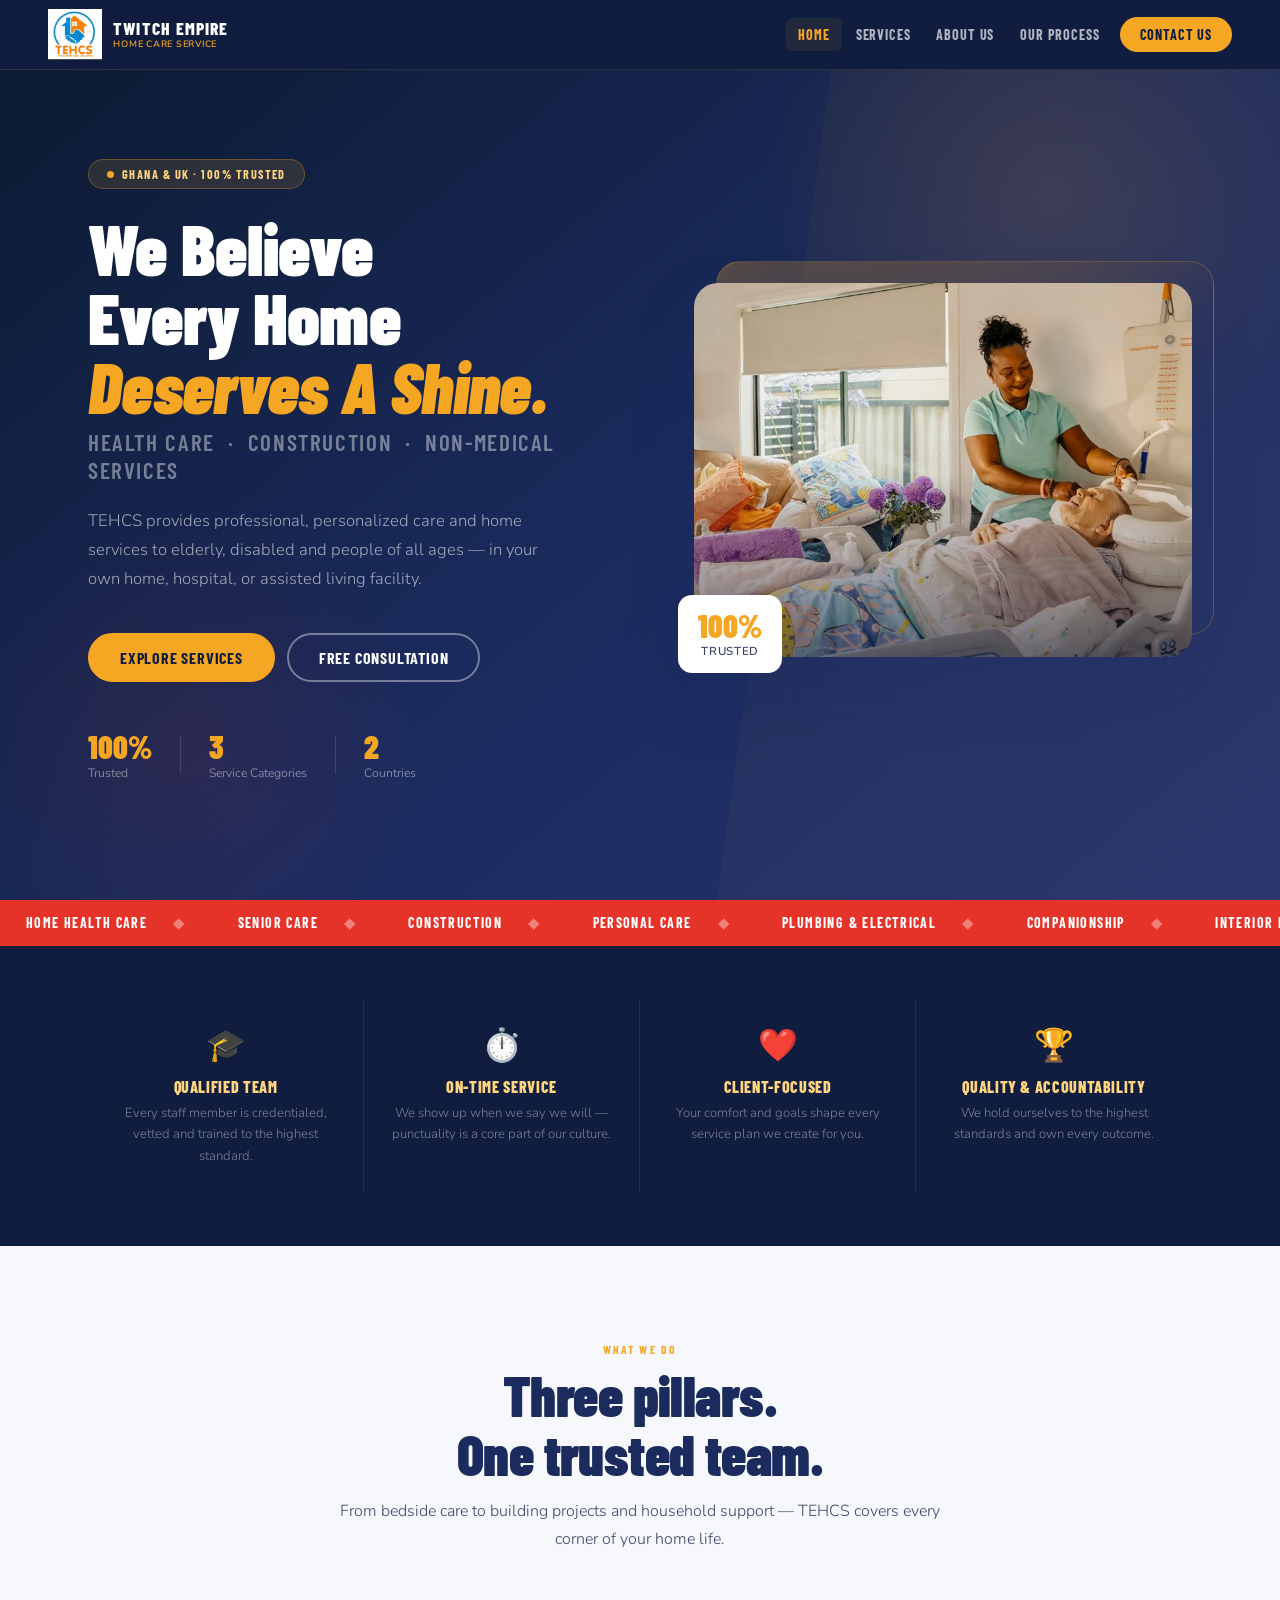
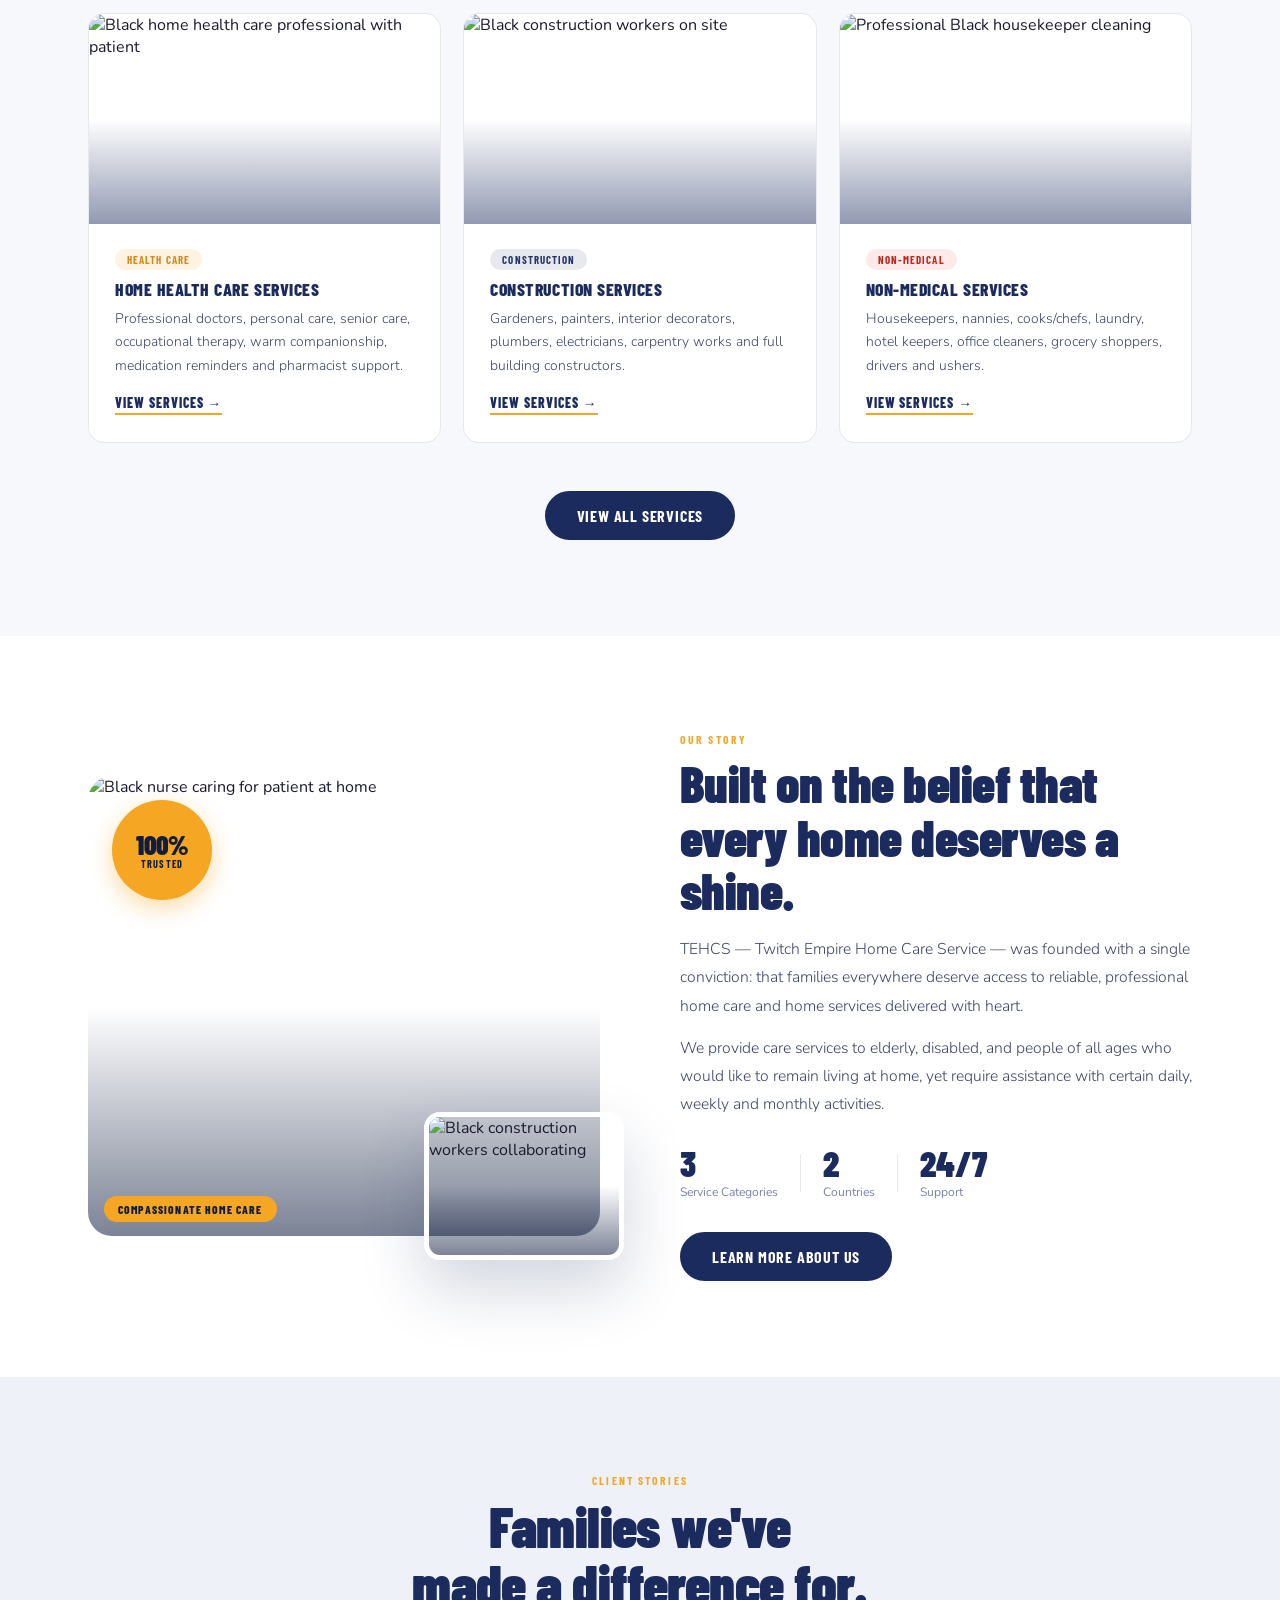
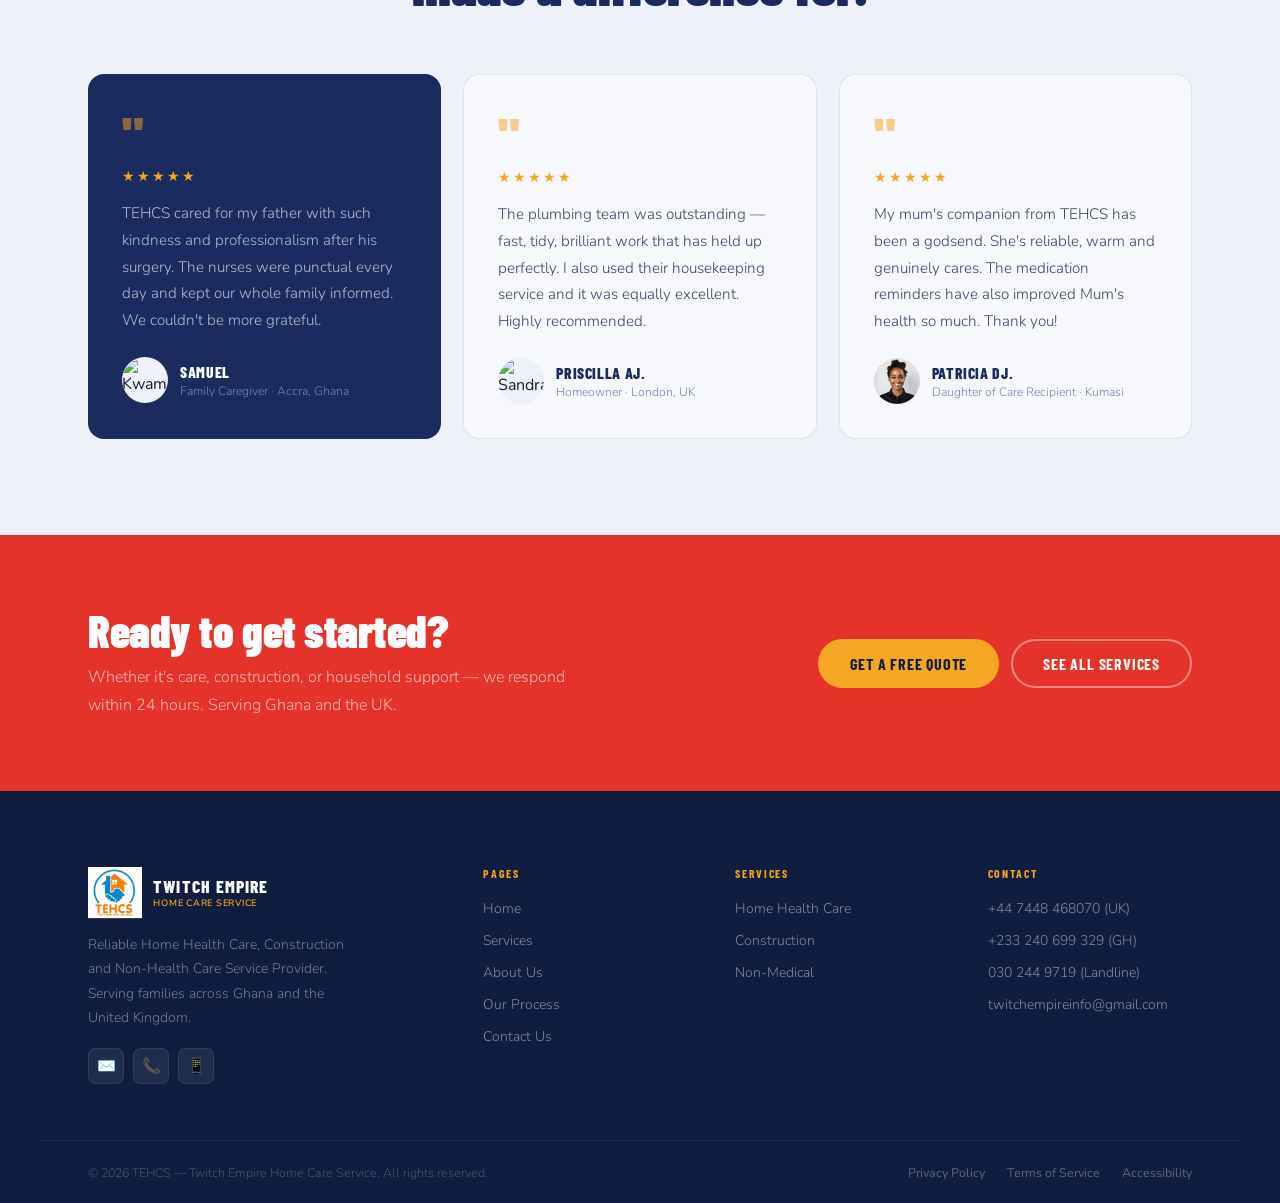
==== commit a9b0632d: "Update names in index.html" ====
--- a/index.html
+++ b/index.html
@@ -278,7 +278,7 @@
             <img src="https://images.unsplash.com/photo-1507003211169-0a1dd7228f2d?w=100&q=80&fit=crop&crop=face" alt="Kwame">
           </div>
           <div>
-            <div class="rev-name">Kwame A.</div>
+            <div class="rev-name">Samuel</div>
             <div class="rev-role">Family Caregiver · Accra, Ghana</div>
           </div>
         </div>
@@ -293,7 +293,7 @@
             <img src="https://images.unsplash.com/photo-1531123897727-8f129e1688ce?w=100&q=80&fit=crop&crop=face" alt="Sandra">
           </div>
           <div>
-            <div class="rev-name">Sandra O.</div>
+            <div class="rev-name">Priscilla AJ.</div>
             <div class="rev-role">Homeowner · London, UK</div>
           </div>
         </div>
@@ -308,7 +308,7 @@
             <img src="images/Ama B.jpg" alt="Ama">
           </div>
           <div>
-            <div class="rev-name">Ama B.</div>
+            <div class="rev-name">Patricia DJ.</div>
             <div class="rev-role">Daughter of Care Recipient · Kumasi</div>
           </div>
         </div>
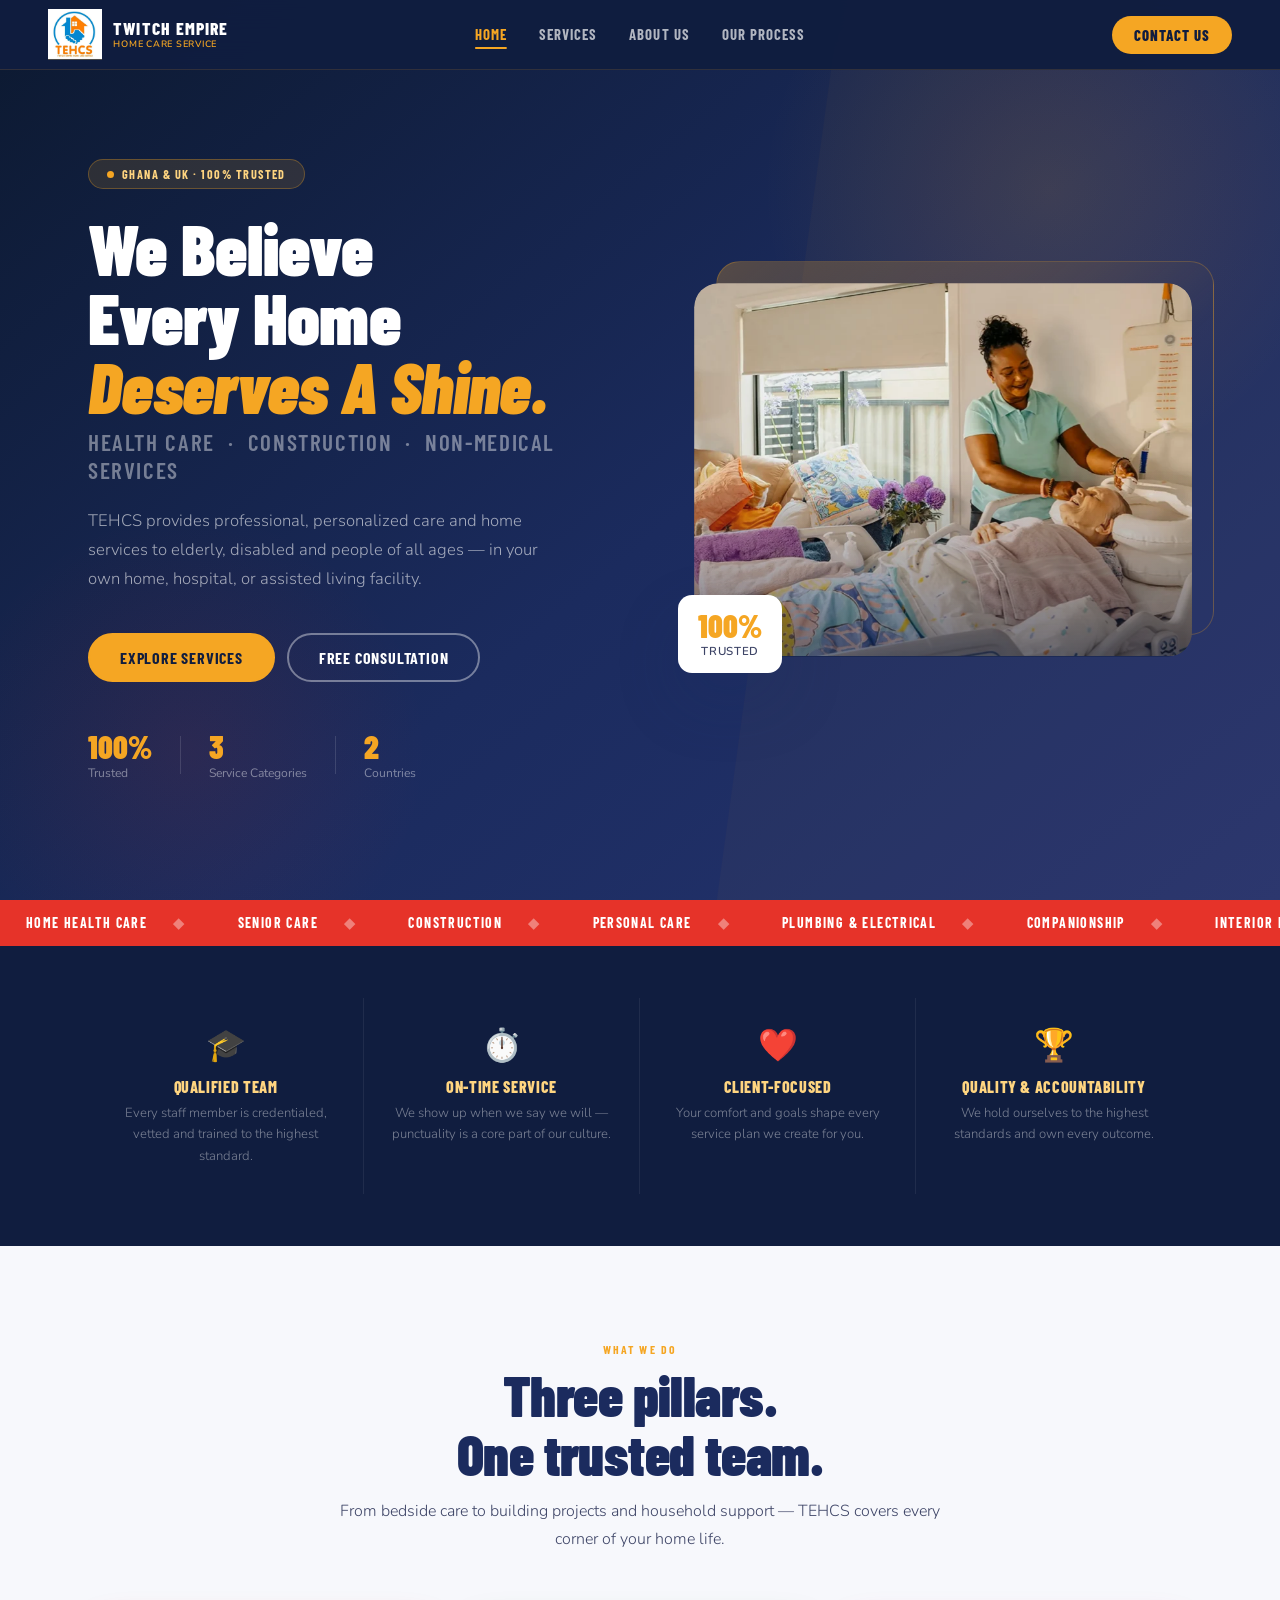
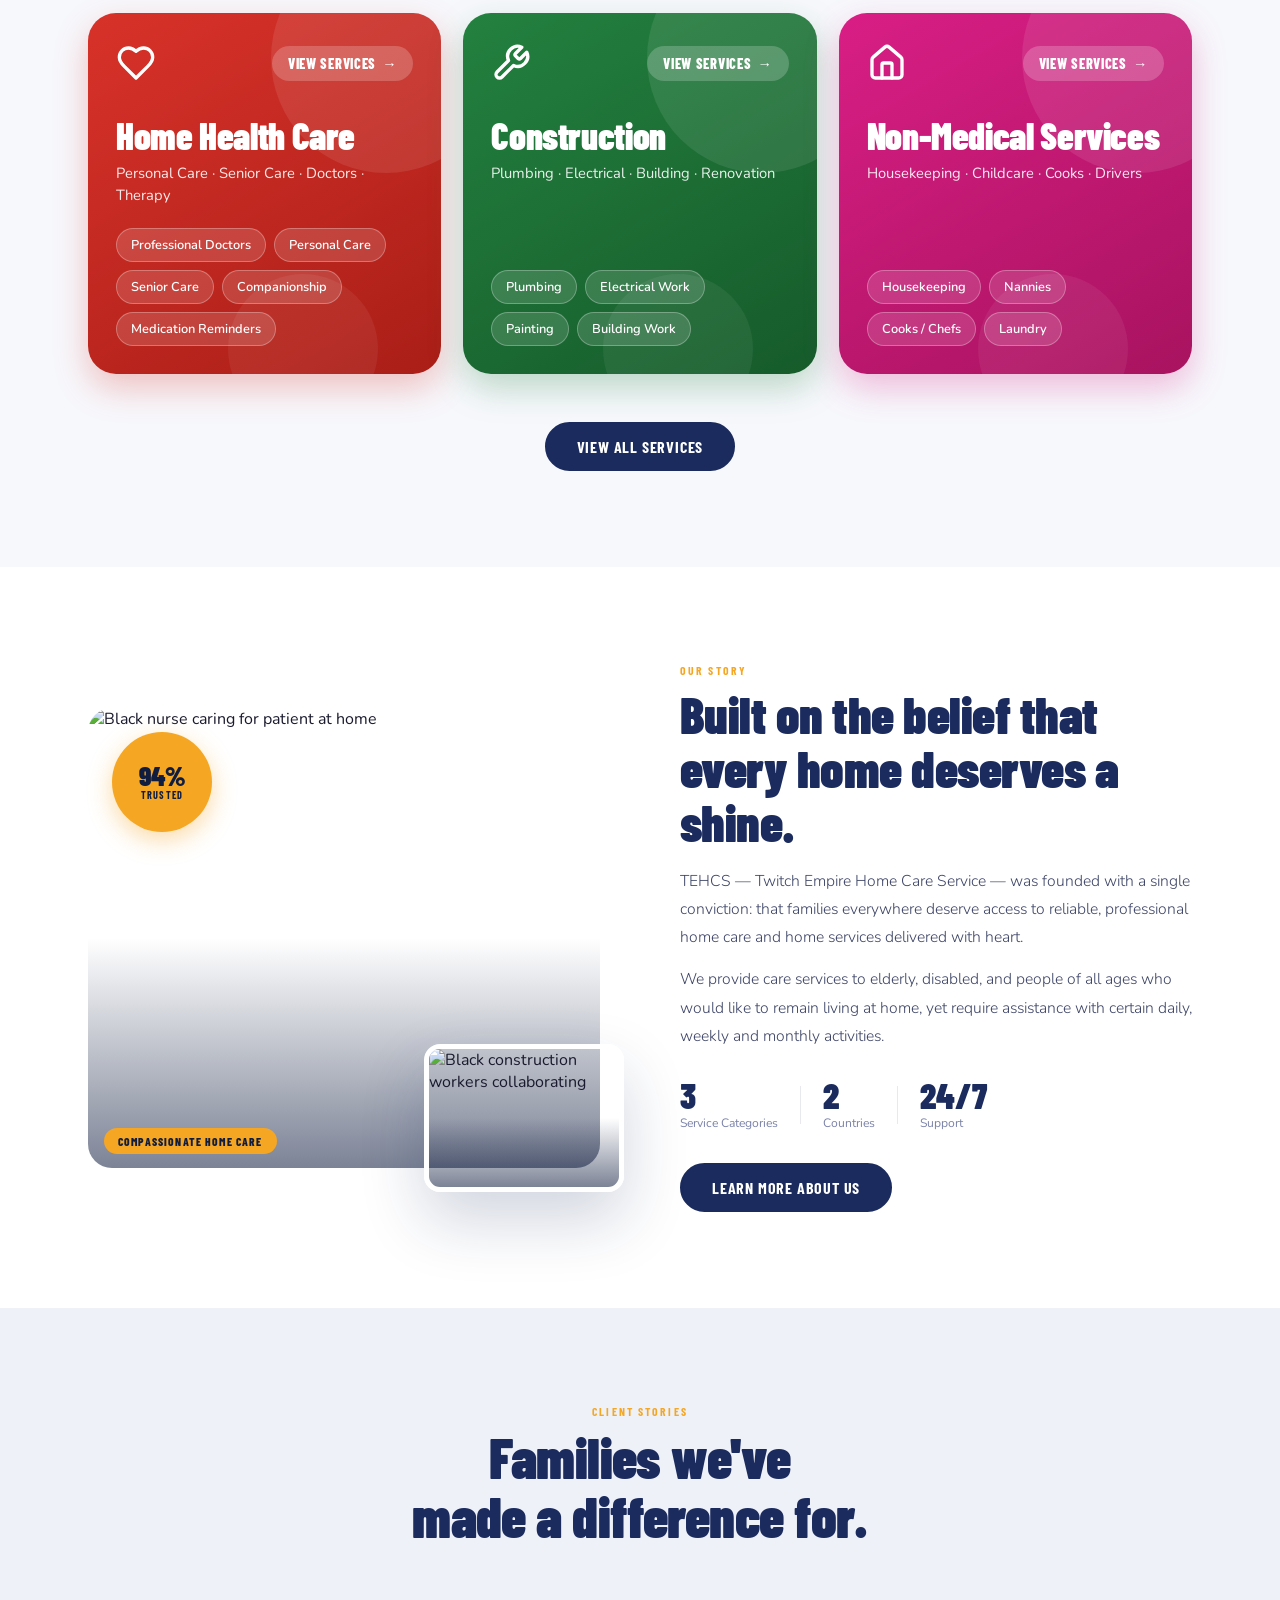
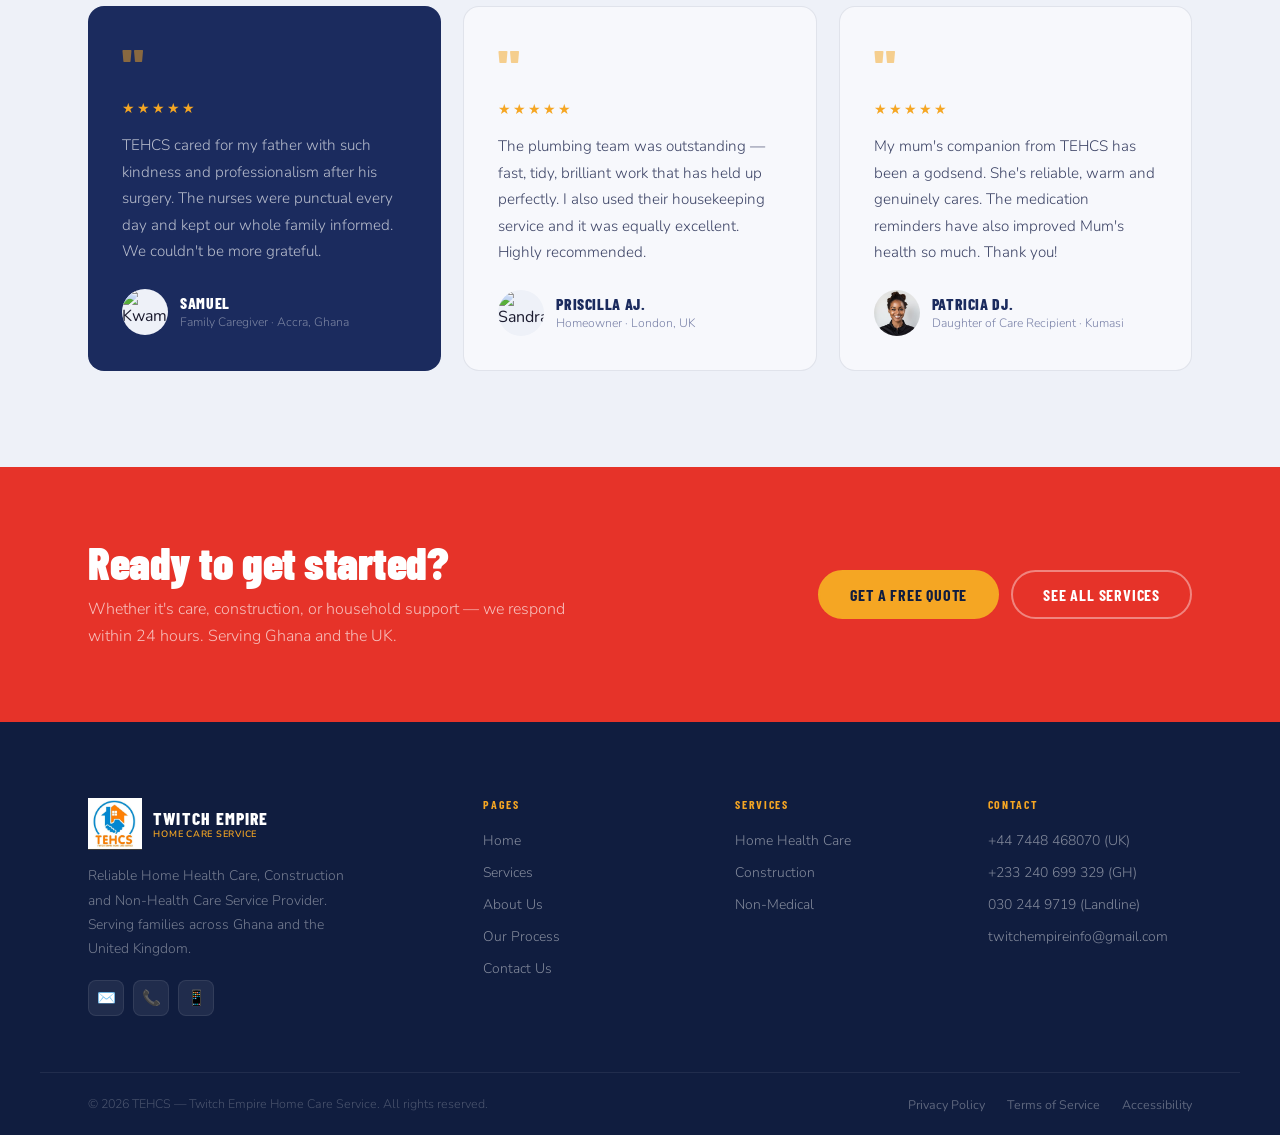
==== commit b3e8f858: "Add files via upload" ====
--- a/index.html
+++ b/index.html
@@ -4,10 +4,14 @@
   <meta charset="UTF-8">
   <meta name="viewport" content="width=device-width, initial-scale=1.0">
   <title>TEHCS — Twitch Empire Home Care Service</title>
- <link rel="icon" type="image/x-icon" href="/favicon.ico">
-<link rel="icon" type="image/png" sizes="32x32" href="/favicon.ico">
-<link rel="apple-touch-icon" href="/apple-touch-icon.png">
-  <meta name="description" content="Reliable Home Health Care, Construction and Non-Health Care Service Provider in Ghana and the UK.">
+  <link rel="icon" href="/favicon.ico" sizes="any">
+  <link rel="icon" type="image/png" sizes="32x32" href="/favicon-32x32.png">
+  <link rel="icon" type="image/png" sizes="16x16" href="/favicon-16x16.png">
+  <link rel="apple-touch-icon" sizes="180x180" href="/apple-touch-icon.png">
+  <link rel="manifest" href="/site.webmanifest">
+  <meta name="theme-color" content="#101D3F">
+  <meta name="apple-mobile-web-app-title" content="TEHCS">
+<meta name="description" content="Reliable Home Health Care, Construction and Non-Health Care Service Provider in Ghana and the UK.">
   <link rel="stylesheet" href="css/styles.css">
   <link rel="stylesheet" href="css/home.css">
 </head>
@@ -145,59 +149,33 @@
 
     <div class="svc-preview-grid">
 
-      <!-- Health -->
-      <div class="svc-preview-card rv">
-        <div class="spc-img">
-          <img
-            src="https://images.unsplash.com/photo-1582750433449-648ed127bb54?w=700&q=80&fit=crop&crop=center"
-            alt="Black home health care professional with patient"
-            loading="lazy"
-          >
-          <div class="spc-img-overlay"></div>
-        </div>
-        <div class="spc-body">
-          <span class="tag tag-h">Health Care</span>
-          <h3>Home Health Care Services</h3>
-          <p>Professional doctors, personal care, senior care, occupational therapy, warm companionship, medication reminders and pharmacist support.</p>
-          <a href="services.html" class="spc-link">View Services →</a>
-        </div>
-      </div>
-
-      <!-- Construction -->
-      <div class="svc-preview-card rv" data-delay="110">
-        <div class="spc-img">
-          <img
-            src="https://images.unsplash.com/photo-1541888946425-d81bb19240f5?w=700&q=80&fit=crop&crop=center"
-            alt="Black construction workers on site"
-            loading="lazy"
-          >
-          <div class="spc-img-overlay"></div>
-        </div>
-        <div class="spc-body">
-          <span class="tag tag-c">Construction</span>
-          <h3>Construction Services</h3>
-          <p>Gardeners, painters, interior decorators, plumbers, electricians, carpentry works and full building constructors.</p>
-          <a href="services.html" class="spc-link">View Services →</a>
-        </div>
-      </div>
-
-      <!-- Non-medical -->
-      <div class="svc-preview-card rv" data-delay="220">
-        <div class="spc-img">
-          <img
-            src="https://images.unsplash.com/photo-1563453392212-326f5e854473?w=700&q=80&fit=crop&crop=center"
-            alt="Professional Black housekeeper cleaning"
-            loading="lazy"
-          >
-          <div class="spc-img-overlay"></div>
-        </div>
-        <div class="spc-body">
-          <span class="tag tag-n">Non-Medical</span>
-          <h3>Non-Medical Services</h3>
-          <p>Housekeepers, nannies, cooks/chefs, laundry, hotel keepers, office cleaners, grocery shoppers, drivers and ushers.</p>
-          <a href="services.html" class="spc-link">View Services →</a>
-        </div>
-      </div>
+      <article class="cat-card cat-h rv">
+        <div class="cat-top">
+          <svg class="cat-ico" viewBox="0 0 24 24" fill="none" stroke="currentColor" stroke-width="2" stroke-linecap="round" stroke-linejoin="round" aria-hidden="true"><path d="M19 14c1.49-1.46 3-3.21 3-5.5A5.5 5.5 0 0 0 16.5 3c-1.76 0-3 .5-4.5 2-1.5-1.5-2.74-2-4.5-2A5.5 5.5 0 0 0 2 8.5c0 2.3 1.5 4.05 3 5.5l7 7Z"/></svg>
+          <a href="services.html#health" class="cat-go">View services <span aria-hidden="true">→</span></a>
+        </div>
+        <h3>Home Health Care</h3>
+        <p class="cat-sub">Personal Care · Senior Care · Doctors · Therapy</p>
+        <div class="cat-chips"><span class="cat-chip">Professional Doctors</span><span class="cat-chip">Personal Care</span><span class="cat-chip">Senior Care</span><span class="cat-chip">Companionship</span><span class="cat-chip">Medication Reminders</span></div>
+      </article>
+      <article class="cat-card cat-c rv" data-delay="110">
+        <div class="cat-top">
+          <svg class="cat-ico" viewBox="0 0 24 24" fill="none" stroke="currentColor" stroke-width="2" stroke-linecap="round" stroke-linejoin="round" aria-hidden="true"><path d="M14.7 6.3a1 1 0 0 0 0 1.4l1.6 1.6a1 1 0 0 0 1.4 0l3.77-3.77a6 6 0 0 1-7.94 7.94l-6.91 6.91a2.12 2.12 0 0 1-3-3l6.91-6.91a6 6 0 0 1 7.94-7.94l-3.76 3.76z"/></svg>
+          <a href="services.html#construction" class="cat-go">View services <span aria-hidden="true">→</span></a>
+        </div>
+        <h3>Construction</h3>
+        <p class="cat-sub">Plumbing · Electrical · Building · Renovation</p>
+        <div class="cat-chips"><span class="cat-chip">Plumbing</span><span class="cat-chip">Electrical Work</span><span class="cat-chip">Painting</span><span class="cat-chip">Building Work</span></div>
+      </article>
+      <article class="cat-card cat-n rv" data-delay="220">
+        <div class="cat-top">
+          <svg class="cat-ico" viewBox="0 0 24 24" fill="none" stroke="currentColor" stroke-width="2" stroke-linecap="round" stroke-linejoin="round" aria-hidden="true"><path d="M15 21v-8a1 1 0 0 0-1-1h-4a1 1 0 0 0-1 1v8"/><path d="M3 10a2 2 0 0 1 .709-1.528l7-5.999a2 2 0 0 1 2.582 0l7 5.999A2 2 0 0 1 21 10v9a2 2 0 0 1-2 2H5a2 2 0 0 1-2-2z"/></svg>
+          <a href="services.html#nonmedical" class="cat-go">View services <span aria-hidden="true">→</span></a>
+        </div>
+        <h3>Non-Medical Services</h3>
+        <p class="cat-sub">Housekeeping · Childcare · Cooks · Drivers</p>
+        <div class="cat-chips"><span class="cat-chip">Housekeeping</span><span class="cat-chip">Nannies</span><span class="cat-chip">Cooks / Chefs</span><span class="cat-chip">Laundry</span></div>
+      </article>
 
     </div>
 
--- a/css/styles.css
+++ b/css/styles.css
@@ -103,7 +103,7 @@
 #nav {
   position: fixed; top: 0; left: 0; right: 0; z-index: 999;
   height: 70px; padding: 0 48px;
-  display: flex; align-items: center; justify-content: space-between;
+  display: grid; grid-template-columns: 1fr auto 1fr; align-items: center; column-gap: 24px;
   background: rgba(16,29,63,.97);
   -webkit-backdrop-filter: blur(18px);
   backdrop-filter: blur(18px);
@@ -123,25 +123,52 @@
 .logo-name { font-family:'Barlow Condensed',sans-serif; font-size:1.1rem; font-weight:800; color:#fff; letter-spacing:.06em; text-transform:uppercase; line-height:1.1; }
 .logo-tag  { font-size:.58rem; color:var(--gold); font-weight:600; letter-spacing:.08em; text-transform:uppercase; }
 
-.nav-links { display: flex; align-items: center; gap: 2px; list-style: none; }
+.nav-links { display: flex; align-items: center; gap: 4px; list-style: none; justify-self: center; }
 .nav-links a {
-  padding: 8px 12px;
-  font-family:'Barlow Condensed',sans-serif; font-size:.88rem; font-weight:700;
-  letter-spacing:.06em; text-transform:uppercase;
+  position: relative;
+  padding: 8px 14px;
+  font-family:'Barlow Condensed',sans-serif; font-size:.92rem; font-weight:700;
+  letter-spacing:.07em; text-transform:uppercase;
   color: rgba(255,255,255,.68); text-decoration: none;
-  border-radius: 6px; transition: all .2s;
+  border-radius: 6px; transition: color .2s;
+}
+/* underline that grows from the centre on hover and stays on the current page */
+.nav-links a::after {
+  content:''; position:absolute; left:50%; bottom:2px; height:2px; width:0;
+  background: var(--gold); border-radius:2px;
+  transform: translateX(-50%);
+  transition: width .3s cubic-bezier(.2,.8,.2,1);
 }
 .nav-links a:hover,
-.nav-links a.active { color: var(--gold); background: rgba(245,166,35,.08); }
-.nav-links .nav-cta {
-  background: var(--gold); color: var(--navy-dk) !important;
-  border-radius: 100px !important; padding: 9px 20px !important;
-  margin-left: 6px;
-}
-.nav-links .nav-cta:hover { background: var(--gold-dk) !important; }
+.nav-links a.active { color: var(--gold); }
+.nav-links a:hover::after,
+.nav-links a.active::after { width: calc(100% - 28px); }
+
+.nav-end { display:flex; align-items:center; gap:14px; justify-self:end; }
+.nav-cta {
+  display:inline-flex; align-items:center;
+  padding: 10px 22px; border-radius: 100px;
+  background: var(--gold); color: var(--navy-dk);
+  font-family:'Barlow Condensed',sans-serif; font-size:.92rem; font-weight:800;
+  letter-spacing:.07em; text-transform:uppercase; text-decoration:none;
+  transition: background .2s, transform .2s, box-shadow .2s;
+}
+.nav-cta:hover { background: var(--gold-dk); transform: translateY(-1px); box-shadow: 0 8px 22px rgba(245,166,35,.35); }
+.nav-cta.active { box-shadow: 0 0 0 3px rgba(245,166,35,.3); }
+
+/* thin gold progress line along the bottom edge of the nav */
+.scroll-progress {
+  position:absolute; left:0; bottom:-1px; height:2px; width:100%;
+  background: linear-gradient(90deg, var(--gold), var(--gold-lt));
+  transform: scaleX(0); transform-origin: left center;
+  pointer-events:none;
+}
 
 .burger { display:none; flex-direction:column; gap:5px; background:none; border:none; cursor:pointer; padding:4px; }
-.burger span { display:block; width:22px; height:2px; background:#fff; border-radius:2px; transition:all .3s; }
+.burger span { display:block; width:22px; height:2px; background:#fff; border-radius:2px; transition:transform .3s, opacity .2s; }
+.burger[aria-expanded="true"] span:nth-child(1) { transform: translateY(7px) rotate(45deg); }
+.burger[aria-expanded="true"] span:nth-child(2) { opacity: 0; }
+.burger[aria-expanded="true"] span:nth-child(3) { transform: translateY(-7px) rotate(-45deg); }
 
 /* =============================================
    PAGE HERO (inner pages)
@@ -294,8 +321,9 @@
   .footer-top { grid-template-columns:1fr 1fr; }
 }
 @media(max-width:900px){
-  #nav { padding:0 20px; }
+  #nav { padding:0 20px; grid-template-columns: 1fr auto; }
   .nav-links { display:none; }
+  .nav-cta { display:none; }
   .burger { display:flex; }
   .page-hero { padding:120px 24px 70px; }
   .footer-top { padding:50px 24px 44px; }
@@ -305,3 +333,70 @@
   .footer-top { grid-template-columns:1fr; padding:44px 18px 38px; }
   .page-hero h1 { font-size:2.8rem; }
 }
+
+
+/* =============================================
+   MOTION
+   One orchestrated page-load moment (nav drop-in + hero image wipe),
+   plus feedback that answers what the visitor does.
+============================================= */
+@keyframes navIn   { from{transform:translateY(-100%)} to{transform:none} }
+@keyframes wipeIn  { from{clip-path:inset(0 0 100% 0 round 24px)} to{clip-path:inset(0 0 0 0 round 24px)} }
+@keyframes imgSettle { from{transform:scale(1.14)} to{transform:scale(1)} }
+@keyframes panelIn { from{opacity:0;transform:translateY(14px)} to{opacity:1;transform:none} }
+@keyframes menuIn  { from{opacity:0;transform:translateY(-8px)} to{opacity:1;transform:none} }
+@keyframes linkIn  { from{opacity:0;transform:translateX(-12px)} to{opacity:1;transform:none} }
+
+#nav { animation: navIn .7s cubic-bezier(.2,.8,.2,1) both; }
+.logo img { transition: transform .35s cubic-bezier(.2,.8,.2,1); }
+.logo:hover img { transform: rotate(-4deg) scale(1.06); }
+
+/* hero photo wipes in, then settles */
+.hero-media-img { animation: wipeIn 1.1s .25s cubic-bezier(.65,0,.2,1) both; }
+.hero-media-img img { animation: imgSettle 1.6s .25s cubic-bezier(.2,.8,.2,1) both; }
+
+/* tabs & accordions: show what changed */
+.svc-panel { animation: panelIn .45s ease both; }
+
+/* buttons: press feedback */
+.btn:active, .nav-cta:active { transform: translateY(0) scale(.97); }
+
+/* visible keyboard focus */
+a:focus-visible, button:focus-visible { outline: 2px solid var(--gold); outline-offset: 3px; }
+
+/* mobile menu (class-based, replaces inline styles) */
+.mobile-menu {
+  position: fixed; top: 70px; left: 0; right: 0; z-index: 998;
+  background: rgba(16,29,63,.98);
+  -webkit-backdrop-filter: blur(18px); backdrop-filter: blur(18px);
+  padding: 16px 24px 24px; border-bottom: 2px solid rgba(245,166,35,.2);
+  display: flex; flex-direction: column; gap: 3px;
+  animation: menuIn .25s ease both;
+}
+.mobile-menu a {
+  display: block; padding: 12px 16px; border-radius: 8px;
+  color: rgba(255,255,255,.72); text-decoration: none;
+  font-family:'Barlow Condensed',sans-serif; font-size: 1.05rem; font-weight: 700;
+  letter-spacing: .08em; text-transform: uppercase;
+  transition: color .2s, background .2s;
+  animation: linkIn .35s ease both;
+}
+.mobile-menu a:hover, .mobile-menu a.active { color: var(--gold); background: rgba(245,166,35,.08); }
+.mobile-menu a.m-cta { margin-top: 10px; text-align: center; background: var(--gold); color: var(--navy-dk); border-radius: 100px; }
+.mobile-menu a.m-cta:hover { background: var(--gold-dk); color: var(--navy-dk); }
+
+/* respect reduced-motion settings */
+@media (prefers-reduced-motion: reduce) {
+  *, *::before, *::after { animation-duration: .01ms !important; animation-iteration-count: 1 !important; transition-duration: .01ms !important; scroll-behavior: auto !important; }
+  .rv, .rv-l, .rv-r { opacity: 1; transform: none; }
+  .ticker-inner { animation: none !important; }
+}
+
+
+/* =============================================
+   APP-STYLE CATEGORY COLOURS (match the TEHCS mobile app)
+   Darkened enough that white text passes contrast.
+============================================= */
+.cat-h { --c1:#D8322A; --c2:#A91E17; --cglow:rgba(216,50,42,.28); }
+.cat-c { --c1:#23813F; --c2:#165B2B; --cglow:rgba(35,129,63,.28); }
+.cat-n { --c1:#D91E85; --c2:#A8135F; --cglow:rgba(217,30,133,.28); }
--- a/css/home.css
+++ b/css/home.css
@@ -156,25 +156,40 @@
   display: grid; grid-template-columns: repeat(3,1fr); gap: 22px;
   margin-bottom: 48px;
 }
-.svc-preview-card {
-  background: var(--white); border-radius: var(--r-md); overflow: hidden;
-  border: 1px solid var(--border); transition: all .35s;
-}
-.svc-preview-card:hover { transform: translateY(-7px); box-shadow: var(--sh-md); border-color: transparent; }
-.spc-img { height: 210px; overflow: hidden; position: relative; }
-.spc-img img { width:100%; height:100%; object-fit:cover; transition:transform .55s; }
-.svc-preview-card:hover .spc-img img { transform:scale(1.07); }
-.spc-img-overlay { position:absolute; inset:0; background:linear-gradient(to top,rgba(27,43,94,.48) 0%,transparent 50%); pointer-events:none; }
-.spc-body { padding:24px 26px 28px; }
-.spc-body h3 { font-size:1.1rem; font-weight:800; color:var(--navy); text-transform:uppercase; letter-spacing:.03em; margin-bottom:8px; }
-.spc-body p  { font-size:.87rem; line-height:1.7; color:var(--tmid); font-weight:300; margin-bottom:14px; }
-.spc-link {
-  font-family:'Barlow Condensed',sans-serif; font-size:.86rem; font-weight:800;
-  letter-spacing:.07em; text-transform:uppercase;
-  color:var(--navy); text-decoration:none;
-  border-bottom:2px solid var(--gold); padding-bottom:2px; transition:color .2s;
-}
-.spc-link:hover { color:var(--gold-dk); }
+.cat-card {
+  position: relative; overflow: hidden; isolation: isolate;
+  border-radius: 28px; padding: 30px 28px 28px; color: #fff;
+  background: linear-gradient(150deg, var(--c1), var(--c2));
+  box-shadow: 0 14px 34px var(--cglow);
+  display: flex; flex-direction: column;
+  transition: transform .35s cubic-bezier(.2,.8,.2,1), box-shadow .35s;
+}
+.cat-card:hover { transform: translateY(-6px); box-shadow: 0 22px 46px var(--cglow); }
+/* soft decorative circles, clipped by the card's rounded corners */
+.cat-card::before, .cat-card::after {
+  content: ''; position: absolute; border-radius: 50%; z-index: -1;
+  background: rgba(255,255,255,.09);
+}
+.cat-card::before { width: 230px; height: 230px; top: -70px; right: -60px; }
+.cat-card::after  { width: 150px; height: 150px; bottom: -50px; right: 18%; background: rgba(255,255,255,.06); }
+
+.cat-top { display: flex; align-items: center; justify-content: space-between; margin-bottom: 34px; }
+.cat-ico { width: 40px; height: 40px; }
+.cat-go {
+  display: inline-flex; gap: 6px; align-items: center;
+  padding: 9px 16px; border-radius: 100px;
+  background: rgba(255,255,255,.2); color: #fff; text-decoration: none;
+  font-family: 'Barlow Condensed', sans-serif; font-weight: 800; font-size: .9rem; letter-spacing: .05em; text-transform: uppercase;
+  transition: background .2s, transform .2s;
+}
+.cat-go:hover { background: rgba(255,255,255,.34); transform: translateX(2px); }
+.cat-card h3 { font-size: clamp(1.9rem, 3vw, 2.3rem); font-weight: 900; line-height: 1; margin-bottom: 8px; }
+.cat-sub { font-size: .92rem; color: rgba(255,255,255,.9); line-height: 1.5; margin-bottom: 22px; }
+.cat-chips { display: flex; flex-wrap: wrap; gap: 8px; margin-top: auto; }
+.cat-chip {
+  padding: 7px 14px; border-radius: 100px; font-size: .8rem; font-weight: 600;
+  background: rgba(255,255,255,.14); border: 1px solid rgba(255,255,255,.28); color: #fff;
+}
 .center-btn { text-align:center; }
 
 /* ── ABOUT SPLIT ── */
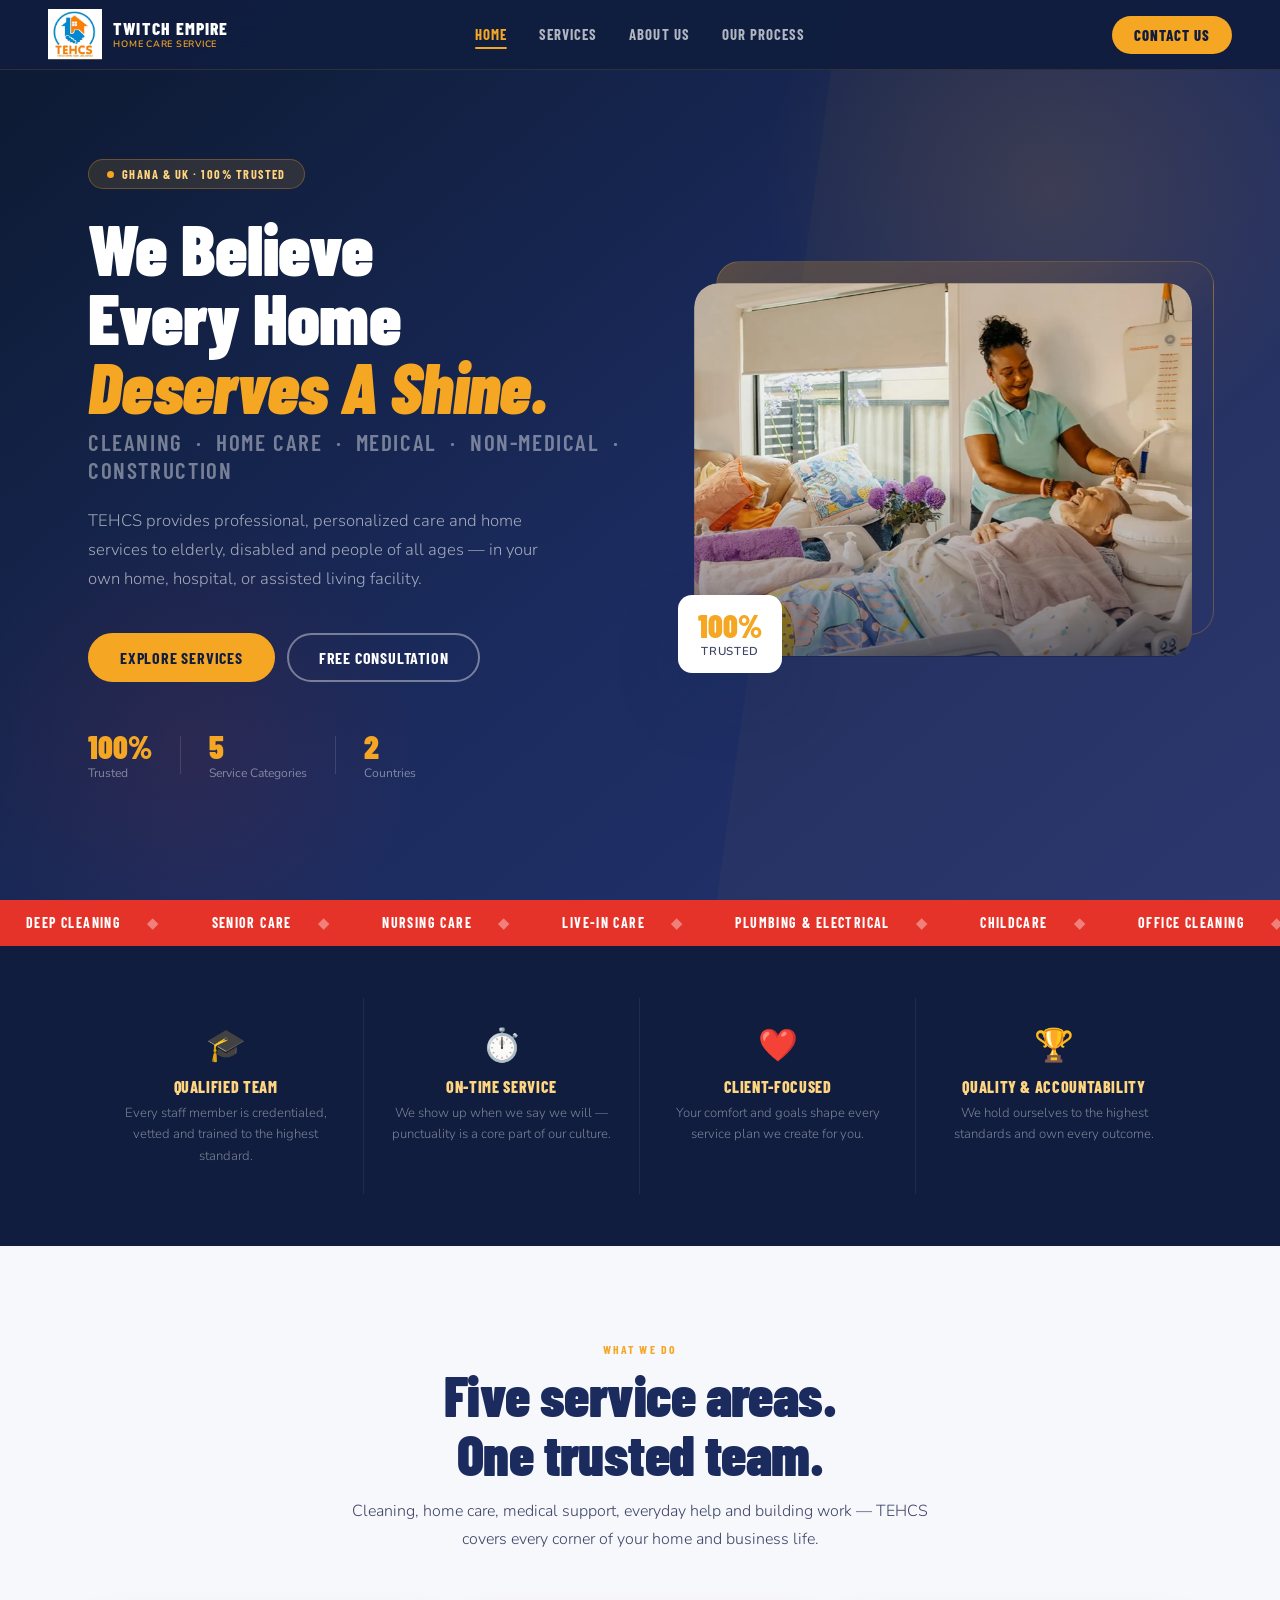
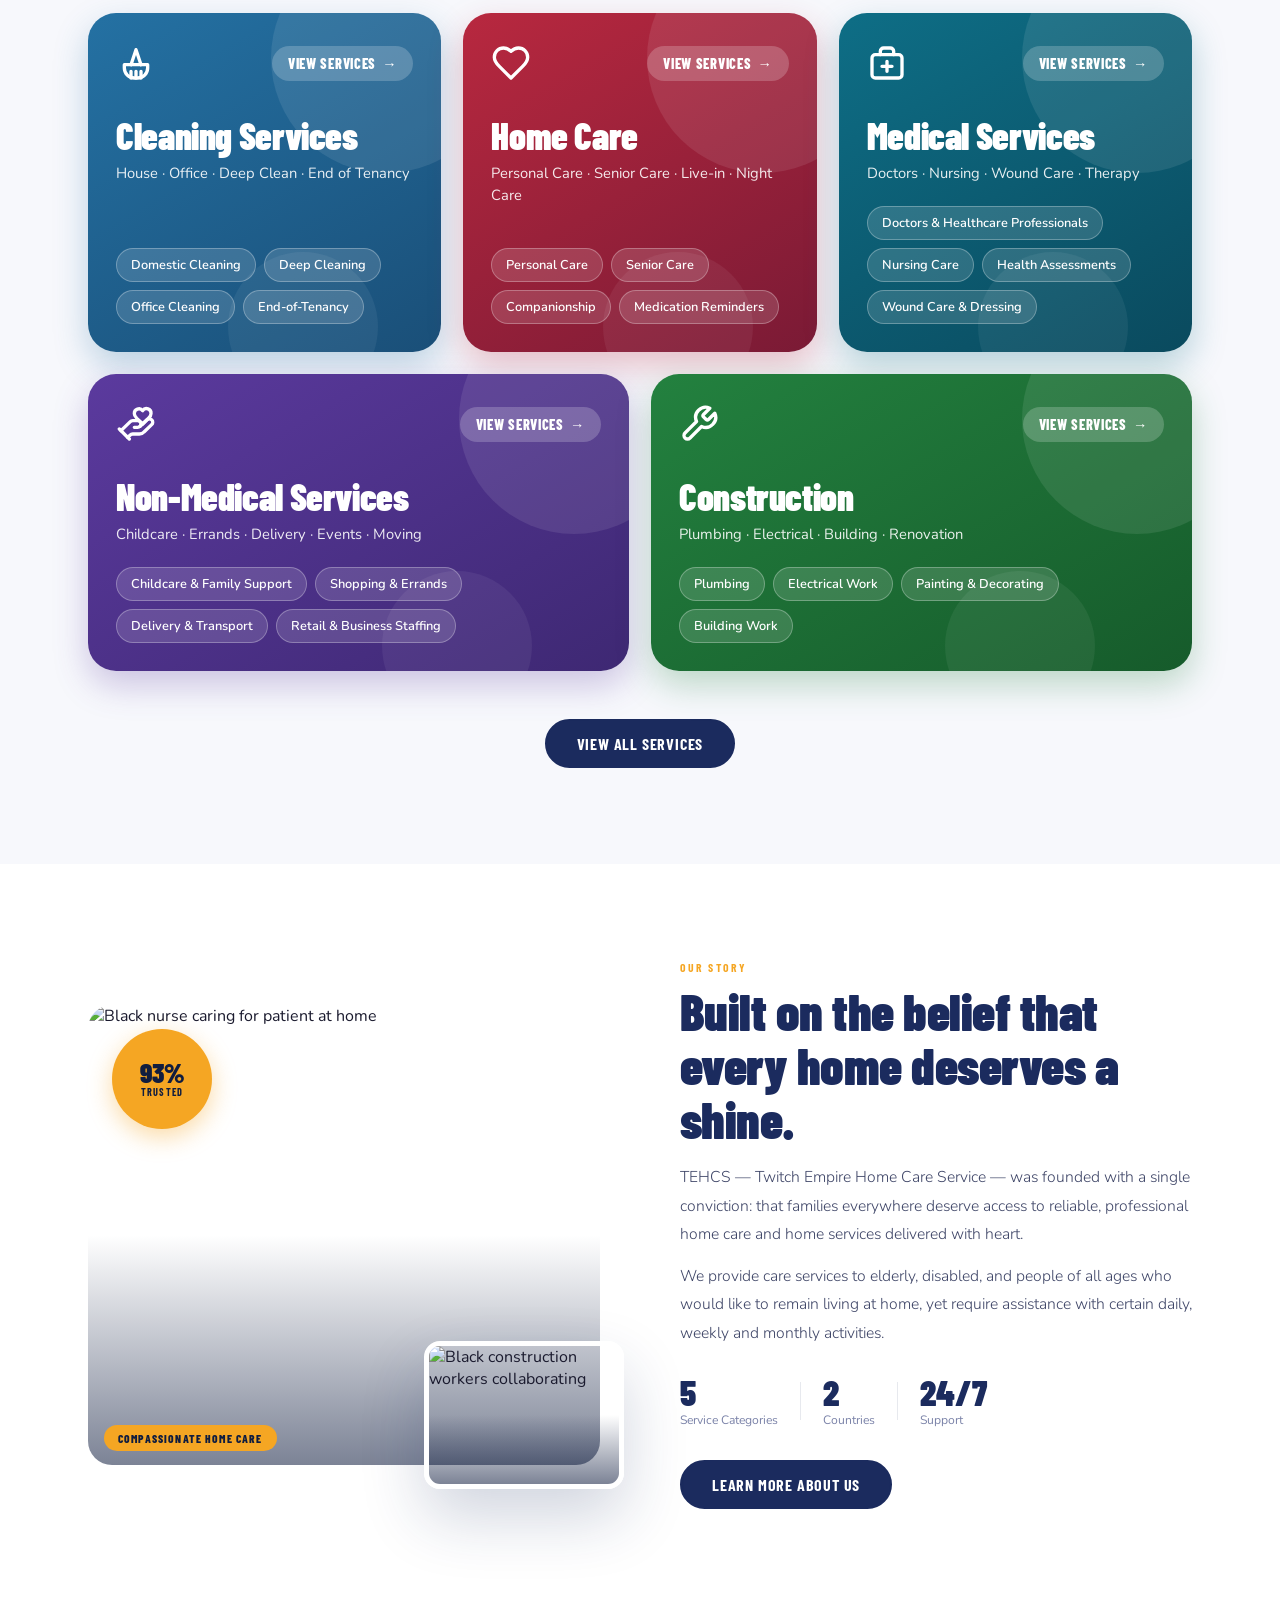
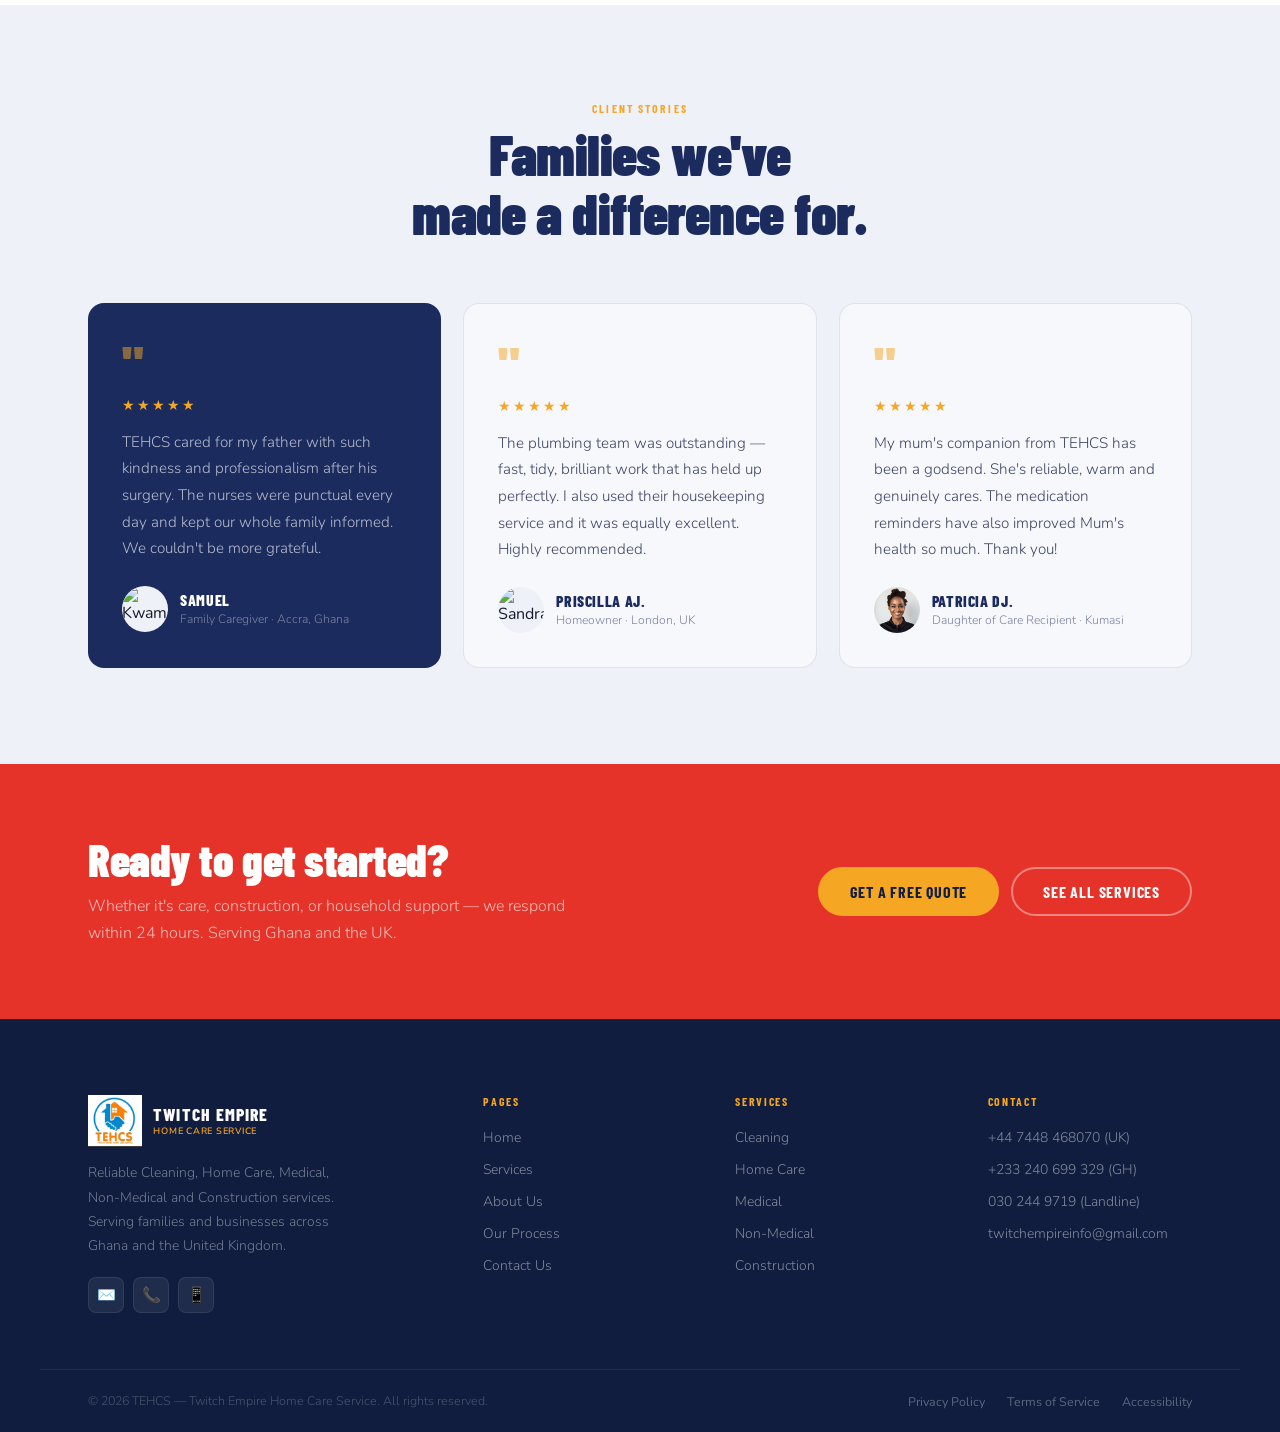
==== commit 50ae6921: "Sync website services with the mobile app's 5 categories Replace the old 3-category list (18 service" ====
--- a/index.html
+++ b/index.html
@@ -11,7 +11,7 @@
   <link rel="manifest" href="/site.webmanifest">
   <meta name="theme-color" content="#101D3F">
   <meta name="apple-mobile-web-app-title" content="TEHCS">
-<meta name="description" content="Reliable Home Health Care, Construction and Non-Health Care Service Provider in Ghana and the UK.">
+<meta name="description" content="Reliable Cleaning, Home Care, Medical, Non-Medical and Construction services in Ghana and the UK.">
   <link rel="stylesheet" href="css/styles.css">
   <link rel="stylesheet" href="css/home.css">
 </head>
@@ -39,7 +39,7 @@
         <em>Deserves A Shine.</em>
       </h1>
 
-      <p class="hero-sub">Health Care &nbsp;·&nbsp; Construction &nbsp;·&nbsp; Non-Medical Services</p>
+      <p class="hero-sub">Cleaning &nbsp;·&nbsp; Home Care &nbsp;·&nbsp; Medical &nbsp;·&nbsp; Non-Medical &nbsp;·&nbsp; Construction</p>
 
       <p class="hero-desc">
         TEHCS provides professional, personalized care and home services to elderly, disabled and people of all ages — in your own home, hospital, or assisted living facility.
@@ -57,7 +57,7 @@
         </div>
         <div class="hstat-div"></div>
         <div class="hstat">
-          <span class="hstat-n">3</span>
+          <span class="hstat-n">5</span>
           <span class="hstat-l">Service Categories</span>
         </div>
         <div class="hstat-div"></div>
@@ -91,19 +91,19 @@
 <!-- TICKER -->
 <div class="ticker">
   <div class="ticker-inner">
-    <span class="tick">Home Health Care</span><span class="tick">Senior Care</span>
-    <span class="tick">Construction</span><span class="tick">Personal Care</span>
-    <span class="tick">Plumbing &amp; Electrical</span><span class="tick">Companionship</span>
-    <span class="tick">Interior Decoration</span><span class="tick">Housekeeping</span>
-    <span class="tick">Medication Reminders</span><span class="tick">Laundry Services</span>
-    <span class="tick">Carpentry</span><span class="tick">Nanny Services</span>
+    <span class="tick">Deep Cleaning</span><span class="tick">Senior Care</span>
+    <span class="tick">Nursing Care</span><span class="tick">Live-in Care</span>
+    <span class="tick">Plumbing &amp; Electrical</span><span class="tick">Childcare</span>
+    <span class="tick">Office Cleaning</span><span class="tick">Event Staff</span>
+    <span class="tick">Local Delivery</span><span class="tick">Laundry &amp; Ironing</span>
+    <span class="tick">Carpentry</span><span class="tick">Moving Help</span>
     <!-- duplicate for seamless loop -->
-    <span class="tick">Home Health Care</span><span class="tick">Senior Care</span>
-    <span class="tick">Construction</span><span class="tick">Personal Care</span>
-    <span class="tick">Plumbing &amp; Electrical</span><span class="tick">Companionship</span>
-    <span class="tick">Interior Decoration</span><span class="tick">Housekeeping</span>
-    <span class="tick">Medication Reminders</span><span class="tick">Laundry Services</span>
-    <span class="tick">Carpentry</span><span class="tick">Nanny Services</span>
+    <span class="tick">Deep Cleaning</span><span class="tick">Senior Care</span>
+    <span class="tick">Nursing Care</span><span class="tick">Live-in Care</span>
+    <span class="tick">Plumbing &amp; Electrical</span><span class="tick">Childcare</span>
+    <span class="tick">Office Cleaning</span><span class="tick">Event Staff</span>
+    <span class="tick">Local Delivery</span><span class="tick">Laundry &amp; Ironing</span>
+    <span class="tick">Carpentry</span><span class="tick">Moving Help</span>
   </div>
 </div>
 
@@ -143,38 +143,56 @@
 
     <div class="sec-head rv">
       <span class="label">What We Do</span>
-      <h2>Three pillars.<br>One trusted team.</h2>
-      <p>From bedside care to building projects and household support — TEHCS covers every corner of your home life.</p>
+      <h2>Five service areas.<br>One trusted team.</h2>
+      <p>Cleaning, home care, medical support, everyday help and building work — TEHCS covers every corner of your home and business life.</p>
     </div>
 
     <div class="svc-preview-grid">
 
-      <article class="cat-card cat-h rv">
+      <article class="cat-card cat-cl rv">
+        <div class="cat-top">
+          <svg class="cat-ico" viewBox="0 0 24 24" fill="none" stroke="currentColor" stroke-width="2" stroke-linecap="round" stroke-linejoin="round" aria-hidden="true"><path d="m9 13 3-9 3 9"/><path d="M5 13h14v2a6 6 0 0 1-6 6h-2a6 6 0 0 1-6-6z"/><path d="M9 17v4M15 17v4M12 17v4"/></svg>
+          <a href="services.html#cleaning" class="cat-go">View services <span aria-hidden="true">→</span></a>
+        </div>
+        <h3>Cleaning Services</h3>
+        <p class="cat-sub">House · Office · Deep Clean · End of Tenancy</p>
+        <div class="cat-chips"><span class="cat-chip">Domestic Cleaning</span><span class="cat-chip">Deep Cleaning</span><span class="cat-chip">Office Cleaning</span><span class="cat-chip">End-of-Tenancy</span></div>
+      </article>
+      <article class="cat-card cat-h rv" data-delay="90">
         <div class="cat-top">
           <svg class="cat-ico" viewBox="0 0 24 24" fill="none" stroke="currentColor" stroke-width="2" stroke-linecap="round" stroke-linejoin="round" aria-hidden="true"><path d="M19 14c1.49-1.46 3-3.21 3-5.5A5.5 5.5 0 0 0 16.5 3c-1.76 0-3 .5-4.5 2-1.5-1.5-2.74-2-4.5-2A5.5 5.5 0 0 0 2 8.5c0 2.3 1.5 4.05 3 5.5l7 7Z"/></svg>
-          <a href="services.html#health" class="cat-go">View services <span aria-hidden="true">→</span></a>
-        </div>
-        <h3>Home Health Care</h3>
-        <p class="cat-sub">Personal Care · Senior Care · Doctors · Therapy</p>
-        <div class="cat-chips"><span class="cat-chip">Professional Doctors</span><span class="cat-chip">Personal Care</span><span class="cat-chip">Senior Care</span><span class="cat-chip">Companionship</span><span class="cat-chip">Medication Reminders</span></div>
-      </article>
-      <article class="cat-card cat-c rv" data-delay="110">
+          <a href="services.html#homecare" class="cat-go">View services <span aria-hidden="true">→</span></a>
+        </div>
+        <h3>Home Care</h3>
+        <p class="cat-sub">Personal Care · Senior Care · Live-in · Night Care</p>
+        <div class="cat-chips"><span class="cat-chip">Personal Care</span><span class="cat-chip">Senior Care</span><span class="cat-chip">Companionship</span><span class="cat-chip">Medication Reminders</span></div>
+      </article>
+      <article class="cat-card cat-m rv" data-delay="180">
+        <div class="cat-top">
+          <svg class="cat-ico" viewBox="0 0 24 24" fill="none" stroke="currentColor" stroke-width="2" stroke-linecap="round" stroke-linejoin="round" aria-hidden="true"><rect x="3" y="7" width="18" height="14" rx="2"/><path d="M8 7V5a2 2 0 0 1 2-2h4a2 2 0 0 1 2 2v2"/><path d="M12 11v6M9 14h6"/></svg>
+          <a href="services.html#medical" class="cat-go">View services <span aria-hidden="true">→</span></a>
+        </div>
+        <h3>Medical Services</h3>
+        <p class="cat-sub">Doctors · Nursing · Wound Care · Therapy</p>
+        <div class="cat-chips"><span class="cat-chip">Doctors &amp; Healthcare Professionals</span><span class="cat-chip">Nursing Care</span><span class="cat-chip">Health Assessments</span><span class="cat-chip">Wound Care &amp; Dressing</span></div>
+      </article>
+      <article class="cat-card cat-n rv">
+        <div class="cat-top">
+          <svg class="cat-ico" viewBox="0 0 24 24" fill="none" stroke="currentColor" stroke-width="2" stroke-linecap="round" stroke-linejoin="round" aria-hidden="true"><path d="M11 14h2a2 2 0 1 0 0-4h-3c-.6 0-1.1.2-1.4.6L3 16"/><path d="m7 20 1.6-1.4c.3-.4.8-.6 1.4-.6h4c1.1 0 2.1-.4 2.8-1.2l4.6-4.4a2 2 0 0 0-2.75-2.91l-4.2 3.9"/><path d="m2 15 6 6"/><path d="M19.5 8.5c.7-.7 1.5-1.6 1.5-2.7A2.73 2.73 0 0 0 16 4a2.78 2.78 0 0 0-5 1.8c0 1.2.8 2 1.5 2.8L16 12Z"/></svg>
+          <a href="services.html#nonmedical" class="cat-go">View services <span aria-hidden="true">→</span></a>
+        </div>
+        <h3>Non-Medical Services</h3>
+        <p class="cat-sub">Childcare · Errands · Delivery · Events · Moving</p>
+        <div class="cat-chips"><span class="cat-chip">Childcare &amp; Family Support</span><span class="cat-chip">Shopping &amp; Errands</span><span class="cat-chip">Delivery &amp; Transport</span><span class="cat-chip">Retail &amp; Business Staffing</span></div>
+      </article>
+      <article class="cat-card cat-c rv" data-delay="90">
         <div class="cat-top">
           <svg class="cat-ico" viewBox="0 0 24 24" fill="none" stroke="currentColor" stroke-width="2" stroke-linecap="round" stroke-linejoin="round" aria-hidden="true"><path d="M14.7 6.3a1 1 0 0 0 0 1.4l1.6 1.6a1 1 0 0 0 1.4 0l3.77-3.77a6 6 0 0 1-7.94 7.94l-6.91 6.91a2.12 2.12 0 0 1-3-3l6.91-6.91a6 6 0 0 1 7.94-7.94l-3.76 3.76z"/></svg>
           <a href="services.html#construction" class="cat-go">View services <span aria-hidden="true">→</span></a>
         </div>
         <h3>Construction</h3>
         <p class="cat-sub">Plumbing · Electrical · Building · Renovation</p>
-        <div class="cat-chips"><span class="cat-chip">Plumbing</span><span class="cat-chip">Electrical Work</span><span class="cat-chip">Painting</span><span class="cat-chip">Building Work</span></div>
-      </article>
-      <article class="cat-card cat-n rv" data-delay="220">
-        <div class="cat-top">
-          <svg class="cat-ico" viewBox="0 0 24 24" fill="none" stroke="currentColor" stroke-width="2" stroke-linecap="round" stroke-linejoin="round" aria-hidden="true"><path d="M15 21v-8a1 1 0 0 0-1-1h-4a1 1 0 0 0-1 1v8"/><path d="M3 10a2 2 0 0 1 .709-1.528l7-5.999a2 2 0 0 1 2.582 0l7 5.999A2 2 0 0 1 21 10v9a2 2 0 0 1-2 2H5a2 2 0 0 1-2-2z"/></svg>
-          <a href="services.html#nonmedical" class="cat-go">View services <span aria-hidden="true">→</span></a>
-        </div>
-        <h3>Non-Medical Services</h3>
-        <p class="cat-sub">Housekeeping · Childcare · Cooks · Drivers</p>
-        <div class="cat-chips"><span class="cat-chip">Housekeeping</span><span class="cat-chip">Nannies</span><span class="cat-chip">Cooks / Chefs</span><span class="cat-chip">Laundry</span></div>
+        <div class="cat-chips"><span class="cat-chip">Plumbing</span><span class="cat-chip">Electrical Work</span><span class="cat-chip">Painting &amp; Decorating</span><span class="cat-chip">Building Work</span></div>
       </article>
 
     </div>
@@ -221,7 +239,7 @@
         <p>TEHCS — Twitch Empire Home Care Service — was founded with a single conviction: that families everywhere deserve access to reliable, professional home care and home services delivered with heart.</p>
         <p>We provide care services to elderly, disabled, and people of all ages who would like to remain living at home, yet require assistance with certain daily, weekly and monthly activities.</p>
         <div class="split-stats">
-          <div class="ss-item"><span class="ss-n">3</span><span class="ss-l">Service Categories</span></div>
+          <div class="ss-item"><span class="ss-n">5</span><span class="ss-l">Service Categories</span></div>
           <div class="ss-div"></div>
           <div class="ss-item"><span class="ss-n">2</span><span class="ss-l">Countries</span></div>
           <div class="ss-div"></div>
--- a/css/styles.css
+++ b/css/styles.css
@@ -397,6 +397,8 @@
    APP-STYLE CATEGORY COLOURS (match the TEHCS mobile app)
    Darkened enough that white text passes contrast.
 ============================================= */
-.cat-h { --c1:#D8322A; --c2:#A91E17; --cglow:rgba(216,50,42,.28); }
-.cat-c { --c1:#23813F; --c2:#165B2B; --cglow:rgba(35,129,63,.28); }
-.cat-n { --c1:#D91E85; --c2:#A8135F; --cglow:rgba(217,30,133,.28); }
+.cat-cl { --c1:#2471A3; --c2:#1A4F78; --cglow:rgba(36,113,163,.28); }  /* Cleaning */
+.cat-h  { --c1:#B8283F; --c2:#7A1A35; --cglow:rgba(184,40,63,.28); }   /* Home Care */
+.cat-m  { --c1:#0E6E86; --c2:#0A4A5E; --cglow:rgba(14,110,134,.28); }  /* Medical */
+.cat-n  { --c1:#5B3A9E; --c2:#3E2873; --cglow:rgba(91,58,158,.28); }   /* Non-Medical */
+.cat-c  { --c1:#23813F; --c2:#165B2B; --cglow:rgba(35,129,63,.28); }   /* Construction */
--- a/css/home.css
+++ b/css/home.css
@@ -152,9 +152,18 @@
 .sec-head p  { font-size:1rem; color:var(--tmid); font-weight:300; line-height:1.75; }
 
 /* ── SERVICES PREVIEW GRID ── */
+/* five cards: three across, then two wider ones */
 .svc-preview-grid {
-  display: grid; grid-template-columns: repeat(3,1fr); gap: 22px;
+  display: grid; grid-template-columns: repeat(6,1fr); gap: 22px;
   margin-bottom: 48px;
+}
+.svc-preview-grid > .cat-card { grid-column: span 2; }
+.svc-preview-grid > .cat-card:nth-child(n+4) { grid-column: span 3; }
+@media (max-width: 960px) {
+  .svc-preview-grid { grid-template-columns: 1fr 1fr; }
+  .svc-preview-grid > .cat-card,
+  .svc-preview-grid > .cat-card:nth-child(n+4) { grid-column: auto; }
+  .svc-preview-grid > .cat-card:last-child { grid-column: 1 / -1; }
 }
 .cat-card {
   position: relative; overflow: hidden; isolation: isolate;
